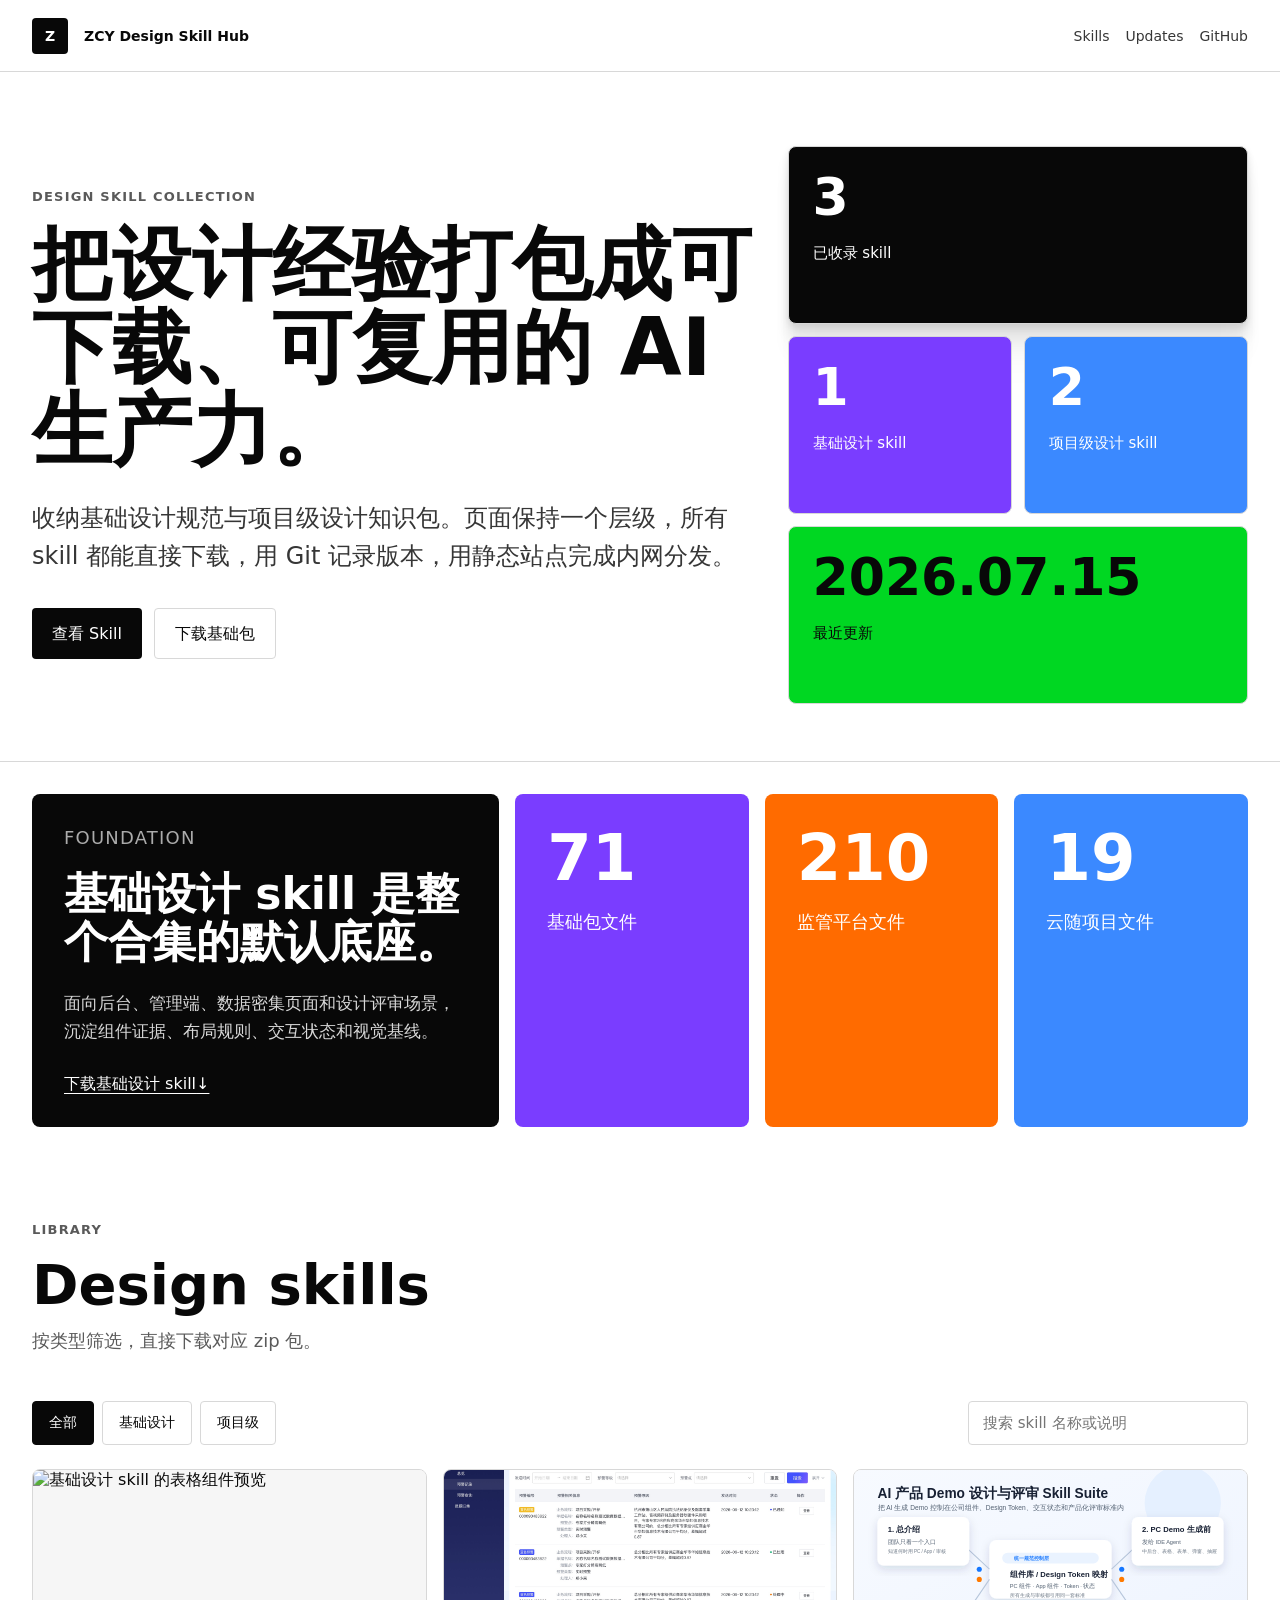
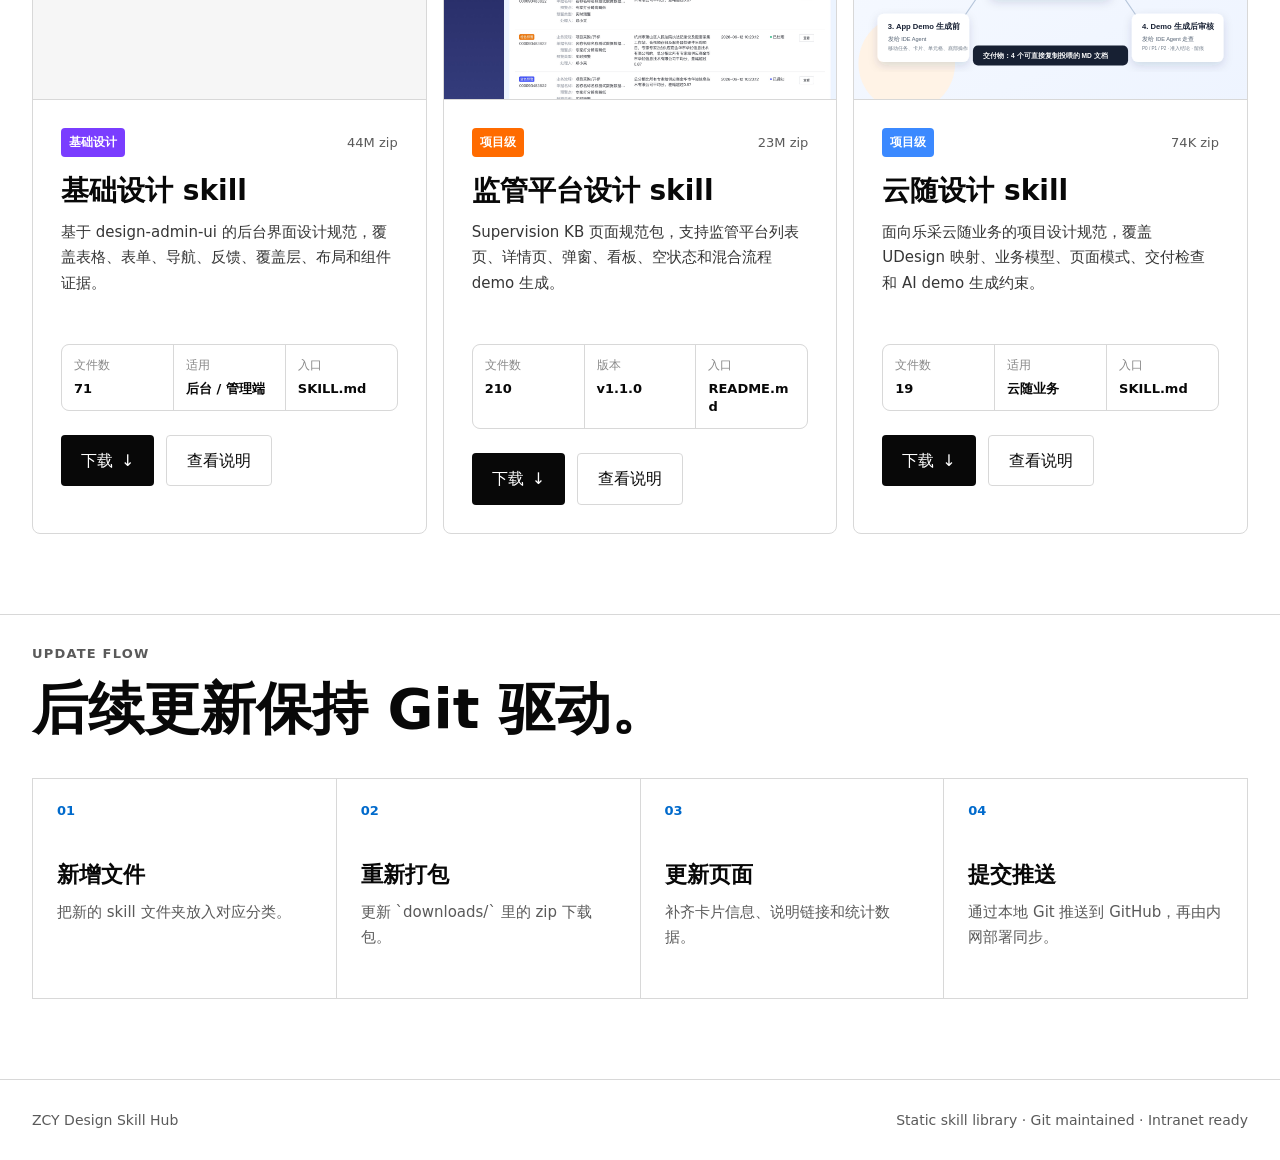
==== index.html @ 42452534 "Build design skill hub page" ====
<!doctype html>
<html lang="zh-CN">
  <head>
    <meta charset="UTF-8" />
    <meta name="viewport" content="width=device-width, initial-scale=1.0" />
    <meta
      name="description"
      content="ZCY Design Skill Hub，集中展示并下载基础设计 skill 与项目级设计 skill。"
    />
    <title>ZCY Design Skill Hub</title>
    <link rel="stylesheet" href="./styles.css" />
  </head>
  <body>
    <header class="site-header">
      <a class="brand" href="#top" aria-label="ZCY Design Skill Hub 首页">
        <span class="brand-mark" aria-hidden="true">Z</span>
        <span>ZCY Design Skill Hub</span>
      </a>
      <nav class="nav-links" aria-label="页面导航">
        <a href="#skills">Skills</a>
        <a href="#workflow">Updates</a>
        <a href="https://github.com/Jay-a-y/Zcy-design-skill-hub" target="_blank" rel="noreferrer">GitHub</a>
      </nav>
    </header>

    <main id="top">
      <section class="hero-band" aria-labelledby="page-title">
        <div class="hero-copy">
          <p class="eyebrow">DESIGN SKILL COLLECTION</p>
          <h1 id="page-title">把设计经验打包成可下载、可复用的 AI 生产力。</h1>
          <p class="hero-lead">
            收纳基础设计规范与项目级设计知识包。页面保持一个层级，所有 skill 都能直接下载，用 Git 记录版本，用静态站点完成内网分发。
          </p>
          <div class="hero-actions" aria-label="主要操作">
            <a class="button-primary" href="#skills">查看 Skill</a>
            <a class="button-secondary" href="./downloads/base-design-skill.zip" download>下载基础包</a>
          </div>
        </div>

        <div class="hero-panel" aria-label="资源概览">
          <div class="metric metric-dark">
            <span class="metric-value">3</span>
            <span class="metric-label">已收录 skill</span>
          </div>
          <div class="metric metric-purple">
            <span class="metric-value">1</span>
            <span class="metric-label">基础设计 skill</span>
          </div>
          <div class="metric metric-blue">
            <span class="metric-value">2</span>
            <span class="metric-label">项目级设计 skill</span>
          </div>
          <div class="metric metric-green">
            <span class="metric-value">2026.07.15</span>
            <span class="metric-label">最近更新</span>
          </div>
        </div>
      </section>

      <section class="showcase-band" aria-label="精选资源">
        <article class="feature-tile feature-dark">
          <p class="eyebrow">FOUNDATION</p>
          <h2>基础设计 skill 是整个合集的默认底座。</h2>
          <p>
            面向后台、管理端、数据密集页面和设计评审场景，沉淀组件证据、布局规则、交互状态和视觉基线。
          </p>
          <a href="./downloads/base-design-skill.zip" download>下载基础设计 skill <span aria-hidden="true">↓</span></a>
        </article>
        <article class="feature-tile feature-purple">
          <span class="tile-number">71</span>
          <p>基础包文件</p>
        </article>
        <article class="feature-tile feature-orange">
          <span class="tile-number">210</span>
          <p>监管平台文件</p>
        </article>
        <article class="feature-tile feature-blue">
          <span class="tile-number">19</span>
          <p>云随项目文件</p>
        </article>
      </section>

      <section class="library-band" id="skills" aria-labelledby="library-title">
        <div class="section-heading">
          <p class="eyebrow">LIBRARY</p>
          <h2 id="library-title">Design skills</h2>
          <p>按类型筛选，直接下载对应 zip 包。</p>
        </div>

        <div class="toolbar" aria-label="筛选工具">
          <div class="filters" role="group" aria-label="按类型筛选">
            <button class="filter-button active" type="button" data-filter="all">全部</button>
            <button class="filter-button" type="button" data-filter="foundation">基础设计</button>
            <button class="filter-button" type="button" data-filter="project">项目级</button>
          </div>
          <label class="search-box">
            <span class="visually-hidden">搜索 skill</span>
            <input id="skill-search" type="search" placeholder="搜索 skill 名称或说明" autocomplete="off" />
          </label>
        </div>

        <div class="skill-grid" id="skill-grid">
          <article
            class="skill-card"
            data-category="foundation"
            data-search="基础设计 design admin ui 后台 管理端 数据密集 组件 截图"
          >
            <img
              src="./设计skill文件/通用设计skill/基础设计skill/design-admin-ui/assets/screenshots/54-table.png"
              alt="基础设计 skill 的表格组件预览"
            />
            <div class="skill-body">
              <div class="skill-meta">
                <span class="badge badge-purple">基础设计</span>
                <span>44M zip</span>
              </div>
              <h3>基础设计 skill</h3>
              <p>
                基于 design-admin-ui 的后台界面设计规范，覆盖表格、表单、导航、反馈、覆盖层、布局和组件证据。
              </p>
              <dl class="skill-facts">
                <div><dt>文件数</dt><dd>71</dd></div>
                <div><dt>适用</dt><dd>后台 / 管理端</dd></div>
                <div><dt>入口</dt><dd>SKILL.md</dd></div>
              </dl>
              <div class="card-actions">
                <a class="button-primary" href="./downloads/base-design-skill.zip" download>下载 <span aria-hidden="true">↓</span></a>
                <a class="button-secondary" href="./设计skill文件/通用设计skill/基础设计skill/design-admin-ui/SKILL.md">查看说明</a>
              </div>
            </div>
          </article>

          <article
            class="skill-card"
            data-category="project"
            data-search="监管平台 supervision kb dorami 预警 页面 demo 列表 详情 弹窗 看板"
          >
            <img
              src="./设计skill文件/项目级设计skill/监管平台设计skill/supervision-platform-ui-main/codex-skills/supervision-page-builder/references/screenshots/list/预警记录@2x.jpg"
              alt="监管平台设计 skill 的预警记录页面预览"
            />
            <div class="skill-body">
              <div class="skill-meta">
                <span class="badge badge-orange">项目级</span>
                <span>23M zip</span>
              </div>
              <h3>监管平台设计 skill</h3>
              <p>
                Supervision KB 页面规范包，支持监管平台列表页、详情页、弹窗、看板、空状态和混合流程 demo 生成。
              </p>
              <dl class="skill-facts">
                <div><dt>文件数</dt><dd>210</dd></div>
                <div><dt>版本</dt><dd>v1.1.0</dd></div>
                <div><dt>入口</dt><dd>README.md</dd></div>
              </dl>
              <div class="card-actions">
                <a class="button-primary" href="./downloads/supervision-design-skill.zip" download>下载 <span aria-hidden="true">↓</span></a>
                <a class="button-secondary" href="./设计skill文件/项目级设计skill/监管平台设计skill/supervision-platform-ui-main/README.md">查看说明</a>
              </div>
            </div>
          </article>

          <article
            class="skill-card"
            data-category="project"
            data-search="云随 yunsui udesign 乐采 采购文件 围串标 审查 辅助评标"
          >
            <img
              src="./设计skill文件/项目级设计skill/云随设计skill/设计规范skill/通用基础设计skill/assets/skill-suite-overview.svg"
              alt="云随设计 skill 套件概览"
            />
            <div class="skill-body">
              <div class="skill-meta">
                <span class="badge badge-blue">项目级</span>
                <span>74K zip</span>
              </div>
              <h3>云随设计 skill</h3>
              <p>
                面向乐采云随业务的项目设计规范，覆盖 UDesign 映射、业务模型、页面模式、交付检查和 AI demo 生成约束。
              </p>
              <dl class="skill-facts">
                <div><dt>文件数</dt><dd>19</dd></div>
                <div><dt>适用</dt><dd>云随业务</dd></div>
                <div><dt>入口</dt><dd>SKILL.md</dd></div>
              </dl>
              <div class="card-actions">
                <a class="button-primary" href="./downloads/yunsui-design-skill.zip" download>下载 <span aria-hidden="true">↓</span></a>
                <a class="button-secondary" href="./设计skill文件/项目级设计skill/云随设计skill/设计规范skill/云随项目设计skill/SKILL.md">查看说明</a>
              </div>
            </div>
          </article>
        </div>

        <p class="empty-state" id="empty-state" hidden>没有匹配的 skill。</p>
      </section>

      <section class="workflow-band" id="workflow" aria-labelledby="workflow-title">
        <div class="section-heading">
          <p class="eyebrow">UPDATE FLOW</p>
          <h2 id="workflow-title">后续更新保持 Git 驱动。</h2>
        </div>
        <div class="workflow-list">
          <div>
            <span>01</span>
            <h3>新增文件</h3>
            <p>把新的 skill 文件夹放入对应分类。</p>
          </div>
          <div>
            <span>02</span>
            <h3>重新打包</h3>
            <p>更新 `downloads/` 里的 zip 下载包。</p>
          </div>
          <div>
            <span>03</span>
            <h3>更新页面</h3>
            <p>补齐卡片信息、说明链接和统计数据。</p>
          </div>
          <div>
            <span>04</span>
            <h3>提交推送</h3>
            <p>通过本地 Git 推送到 GitHub，再由内网部署同步。</p>
          </div>
        </div>
      </section>
    </main>

    <footer class="site-footer">
      <span>ZCY Design Skill Hub</span>
      <span>Static skill library · Git maintained · Intranet ready</span>
    </footer>

    <script src="./script.js"></script>
  </body>
</html>
---- styles.css ----
:root {
  --primary: #080808;
  --canvas: #ffffff;
  --ink: #080808;
  --body: #363636;
  --body-mid: #5a5a5a;
  --mute: #898989;
  --hairline: #d8d8d8;
  --purple: #7a3dff;
  --pink: #ed52cb;
  --blue: #3b89ff;
  --blue-deep: #006acc;
  --orange: #ff6b00;
  --green: #00d722;
  --yellow: #ffae13;
  --shadow-layered: 0 84px 24px rgba(0, 0, 0, 0), 0 54px 22px rgba(0, 0, 0, 0.01),
    0 30px 18px rgba(0, 0, 0, 0.04), 0 13px 13px rgba(0, 0, 0, 0.08),
    0 3px 7px rgba(0, 0, 0, 0.09);
}

* {
  box-sizing: border-box;
}

html {
  scroll-behavior: smooth;
}

body {
  margin: 0;
  background: var(--canvas);
  color: var(--ink);
  font-family: Inter, ui-sans-serif, system-ui, -apple-system, BlinkMacSystemFont, "Segoe UI", sans-serif;
  letter-spacing: 0;
}

a {
  color: inherit;
  text-decoration: none;
}

img {
  display: block;
  width: 100%;
}

.site-header {
  position: sticky;
  top: 0;
  z-index: 20;
  display: flex;
  align-items: center;
  justify-content: space-between;
  min-height: 72px;
  padding: 16px 32px;
  background: rgba(255, 255, 255, 0.94);
  border-bottom: 1px solid var(--hairline);
  backdrop-filter: blur(12px);
}

.brand,
.nav-links {
  display: flex;
  align-items: center;
  gap: 16px;
}

.brand {
  font-size: 14px;
  font-weight: 600;
}

.brand-mark {
  display: grid;
  width: 36px;
  height: 36px;
  place-items: center;
  border-radius: 4px;
  background: var(--primary);
  color: var(--canvas);
}

.nav-links a {
  font-size: 14px;
  font-weight: 500;
  color: var(--body);
}

.nav-links a:hover,
.nav-links a:focus-visible {
  color: var(--blue-deep);
}

.hero-band,
.showcase-band,
.library-band,
.workflow-band,
.site-footer {
  padding-right: 32px;
  padding-left: 32px;
}

.hero-band {
  display: grid;
  grid-template-columns: minmax(0, 1.1fr) minmax(360px, 0.7fr);
  gap: 32px;
  min-height: 690px;
  align-items: center;
  padding-top: 64px;
  padding-bottom: 48px;
  border-bottom: 1px solid var(--hairline);
}

.hero-copy {
  max-width: 900px;
}

.eyebrow {
  margin: 0 0 20px;
  font-size: 13px;
  font-weight: 600;
  line-height: 1;
  letter-spacing: 1.2px;
  text-transform: uppercase;
  color: var(--body-mid);
}

h1,
h2,
h3,
p {
  margin-top: 0;
}

h1 {
  max-width: 980px;
  margin-bottom: 28px;
  font-size: 80px;
  font-weight: 600;
  line-height: 1.04;
}

.hero-lead {
  max-width: 760px;
  margin-bottom: 32px;
  color: var(--body);
  font-size: 24px;
  line-height: 1.58;
}

.hero-actions,
.card-actions {
  display: flex;
  flex-wrap: wrap;
  gap: 12px;
}

.button-primary,
.button-secondary {
  display: inline-flex;
  min-height: 48px;
  align-items: center;
  justify-content: center;
  gap: 8px;
  padding: 12px 20px;
  border-radius: 4px;
  font-size: 16px;
  font-weight: 500;
  line-height: 1.6;
}

.button-primary {
  background: var(--primary);
  color: var(--canvas);
}

.button-secondary {
  background: var(--canvas);
  border: 1px solid var(--hairline);
  color: var(--ink);
}

.button-primary:hover,
.button-primary:focus-visible {
  background: #222222;
}

.button-secondary:hover,
.button-secondary:focus-visible {
  border-color: var(--ink);
}

.hero-panel {
  display: grid;
  grid-template-columns: repeat(2, minmax(0, 1fr));
  gap: 12px;
}

.metric {
  min-height: 178px;
  padding: 24px;
  border-radius: 8px;
  border: 1px solid var(--hairline);
}

.metric-dark {
  grid-column: span 2;
  background: var(--primary);
  color: var(--canvas);
  box-shadow: var(--shadow-layered);
}

.metric-purple {
  background: var(--purple);
  color: var(--canvas);
}

.metric-blue {
  background: var(--blue);
  color: var(--canvas);
}

.metric-green {
  grid-column: span 2;
  background: var(--green);
  color: var(--primary);
}

.metric-value {
  display: block;
  margin-bottom: 20px;
  font-size: 52px;
  font-weight: 600;
  line-height: 1;
}

.metric-label {
  font-size: 15px;
  font-weight: 500;
}

.showcase-band {
  display: grid;
  grid-template-columns: 2fr 1fr 1fr 1fr;
  gap: 16px;
  padding-top: 32px;
  padding-bottom: 64px;
}

.feature-tile {
  min-height: 260px;
  padding: 32px;
  border-radius: 8px;
}

.feature-dark {
  background: var(--primary);
  color: var(--canvas);
}

.feature-dark .eyebrow {
  color: #ababab;
}

.feature-dark h2 {
  max-width: 760px;
  margin-bottom: 24px;
  font-size: 44px;
  font-weight: 600;
  line-height: 1.08;
}

.feature-dark p:not(.eyebrow) {
  max-width: 640px;
  color: #d8d8d8;
  font-size: 17px;
  line-height: 1.65;
}

.feature-dark a {
  display: inline-flex;
  margin-top: 12px;
  font-size: 16px;
  font-weight: 500;
  text-decoration: underline;
  text-underline-offset: 4px;
}

.feature-purple {
  background: var(--purple);
  color: var(--canvas);
}

.feature-orange {
  background: var(--orange);
  color: var(--canvas);
}

.feature-blue {
  background: var(--blue);
  color: var(--canvas);
}

.tile-number {
  display: block;
  margin-bottom: 20px;
  font-size: 64px;
  font-weight: 600;
  line-height: 1;
}

.feature-tile p {
  font-size: 18px;
  font-weight: 500;
  line-height: 1.35;
}

.library-band {
  padding-top: 32px;
  padding-bottom: 80px;
}

.section-heading {
  display: grid;
  max-width: 820px;
  margin-bottom: 28px;
}

.section-heading h2 {
  margin-bottom: 12px;
  font-size: 56px;
  font-weight: 600;
  line-height: 1.04;
}

.section-heading p:not(.eyebrow) {
  color: var(--body-mid);
  font-size: 18px;
  line-height: 1.6;
}

.toolbar {
  display: flex;
  align-items: center;
  justify-content: space-between;
  gap: 16px;
  margin-bottom: 24px;
}

.filters {
  display: flex;
  flex-wrap: wrap;
  gap: 8px;
}

.filter-button {
  min-height: 44px;
  padding: 10px 16px;
  border: 1px solid var(--hairline);
  border-radius: 4px;
  background: var(--canvas);
  color: var(--ink);
  cursor: pointer;
  font: inherit;
  font-size: 14px;
  font-weight: 500;
}

.filter-button.active,
.filter-button:hover,
.filter-button:focus-visible {
  border-color: var(--primary);
  background: var(--primary);
  color: var(--canvas);
}

.search-box {
  min-width: 280px;
}

.search-box input {
  width: 100%;
  min-height: 44px;
  padding: 10px 14px;
  border: 1px solid var(--hairline);
  border-radius: 4px;
  font: inherit;
  font-size: 15px;
}

.search-box input:focus {
  border-color: var(--primary);
  outline: 2px solid rgba(8, 8, 8, 0.1);
}

.skill-grid {
  display: grid;
  grid-template-columns: repeat(3, minmax(0, 1fr));
  gap: 16px;
}

.skill-card {
  overflow: hidden;
  border: 1px solid var(--hairline);
  border-radius: 8px;
  background: var(--canvas);
}

.skill-card:hover {
  box-shadow: var(--shadow-layered);
}

.skill-card img {
  height: 230px;
  object-fit: cover;
  border-bottom: 1px solid var(--hairline);
  background: #f6f6f6;
}

.skill-body {
  padding: 28px;
}

.skill-meta {
  display: flex;
  align-items: center;
  justify-content: space-between;
  gap: 12px;
  margin-bottom: 18px;
  color: var(--body-mid);
  font-size: 13px;
  font-weight: 500;
}

.badge {
  display: inline-flex;
  align-items: center;
  min-height: 28px;
  padding: 6px 8px;
  border-radius: 4px;
  color: var(--canvas);
  font-size: 12px;
  font-weight: 600;
}

.badge-purple {
  background: var(--purple);
}

.badge-orange {
  background: var(--orange);
}

.badge-blue {
  background: var(--blue);
}

.skill-card h3 {
  margin-bottom: 12px;
  font-size: 28px;
  font-weight: 600;
  line-height: 1.15;
}

.skill-card p {
  min-height: 100px;
  margin-bottom: 24px;
  color: var(--body);
  font-size: 15px;
  line-height: 1.7;
}

.skill-facts {
  display: grid;
  grid-template-columns: repeat(3, minmax(0, 1fr));
  gap: 1px;
  margin: 0 0 24px;
  overflow: hidden;
  border: 1px solid var(--hairline);
  border-radius: 8px;
  background: var(--hairline);
}

.skill-facts div {
  min-width: 0;
  padding: 12px;
  background: var(--canvas);
}

.skill-facts dt {
  margin-bottom: 6px;
  color: var(--mute);
  font-size: 12px;
}

.skill-facts dd {
  margin: 0;
  color: var(--ink);
  font-size: 13px;
  font-weight: 600;
  line-height: 1.4;
  overflow-wrap: anywhere;
}

.empty-state {
  margin: 24px 0 0;
  padding: 24px;
  border: 1px solid var(--hairline);
  border-radius: 8px;
  color: var(--body-mid);
}

.workflow-band {
  padding-top: 32px;
  padding-bottom: 80px;
  border-top: 1px solid var(--hairline);
}

.workflow-list {
  display: grid;
  grid-template-columns: repeat(4, minmax(0, 1fr));
  border-top: 1px solid var(--hairline);
  border-left: 1px solid var(--hairline);
}

.workflow-list div {
  min-height: 220px;
  padding: 24px;
  border-right: 1px solid var(--hairline);
  border-bottom: 1px solid var(--hairline);
}

.workflow-list span {
  display: block;
  margin-bottom: 42px;
  color: var(--blue-deep);
  font-size: 13px;
  font-weight: 600;
}

.workflow-list h3 {
  margin-bottom: 10px;
  font-size: 22px;
  font-weight: 600;
}

.workflow-list p {
  color: var(--body-mid);
  font-size: 15px;
  line-height: 1.65;
}

.site-footer {
  display: flex;
  justify-content: space-between;
  gap: 24px;
  padding-top: 32px;
  padding-bottom: 32px;
  border-top: 1px solid var(--hairline);
  color: var(--body-mid);
  font-size: 14px;
}

.visually-hidden {
  position: absolute;
  width: 1px;
  height: 1px;
  padding: 0;
  margin: -1px;
  overflow: hidden;
  clip: rect(0, 0, 0, 0);
  white-space: nowrap;
  border: 0;
}

@media (max-width: 1100px) {
  h1 {
    font-size: 64px;
  }

  .hero-band {
    grid-template-columns: 1fr;
  }

  .showcase-band,
  .skill-grid {
    grid-template-columns: repeat(2, minmax(0, 1fr));
  }

  .feature-dark {
    grid-column: span 2;
  }

  .workflow-list {
    grid-template-columns: repeat(2, minmax(0, 1fr));
  }
}

@media (max-width: 760px) {
  .site-header,
  .hero-band,
  .showcase-band,
  .library-band,
  .workflow-band,
  .site-footer {
    padding-right: 20px;
    padding-left: 20px;
  }

  .site-header,
  .toolbar,
  .site-footer {
    align-items: flex-start;
    flex-direction: column;
  }

  .nav-links {
    flex-wrap: wrap;
  }

  h1 {
    font-size: 44px;
    line-height: 1.08;
  }

  .hero-band {
    min-height: 0;
    padding-top: 48px;
  }

  .hero-lead {
    font-size: 18px;
  }

  .hero-panel,
  .showcase-band,
  .skill-grid,
  .workflow-list {
    grid-template-columns: 1fr;
  }

  .metric-dark,
  .metric-green,
  .feature-dark {
    grid-column: auto;
  }

  .section-heading h2 {
    font-size: 40px;
  }

  .feature-dark h2 {
    font-size: 34px;
  }

  .search-box {
    width: 100%;
    min-width: 0;
  }

  .skill-facts {
    grid-template-columns: 1fr;
  }

  .card-actions a {
    width: 100%;
  }
}
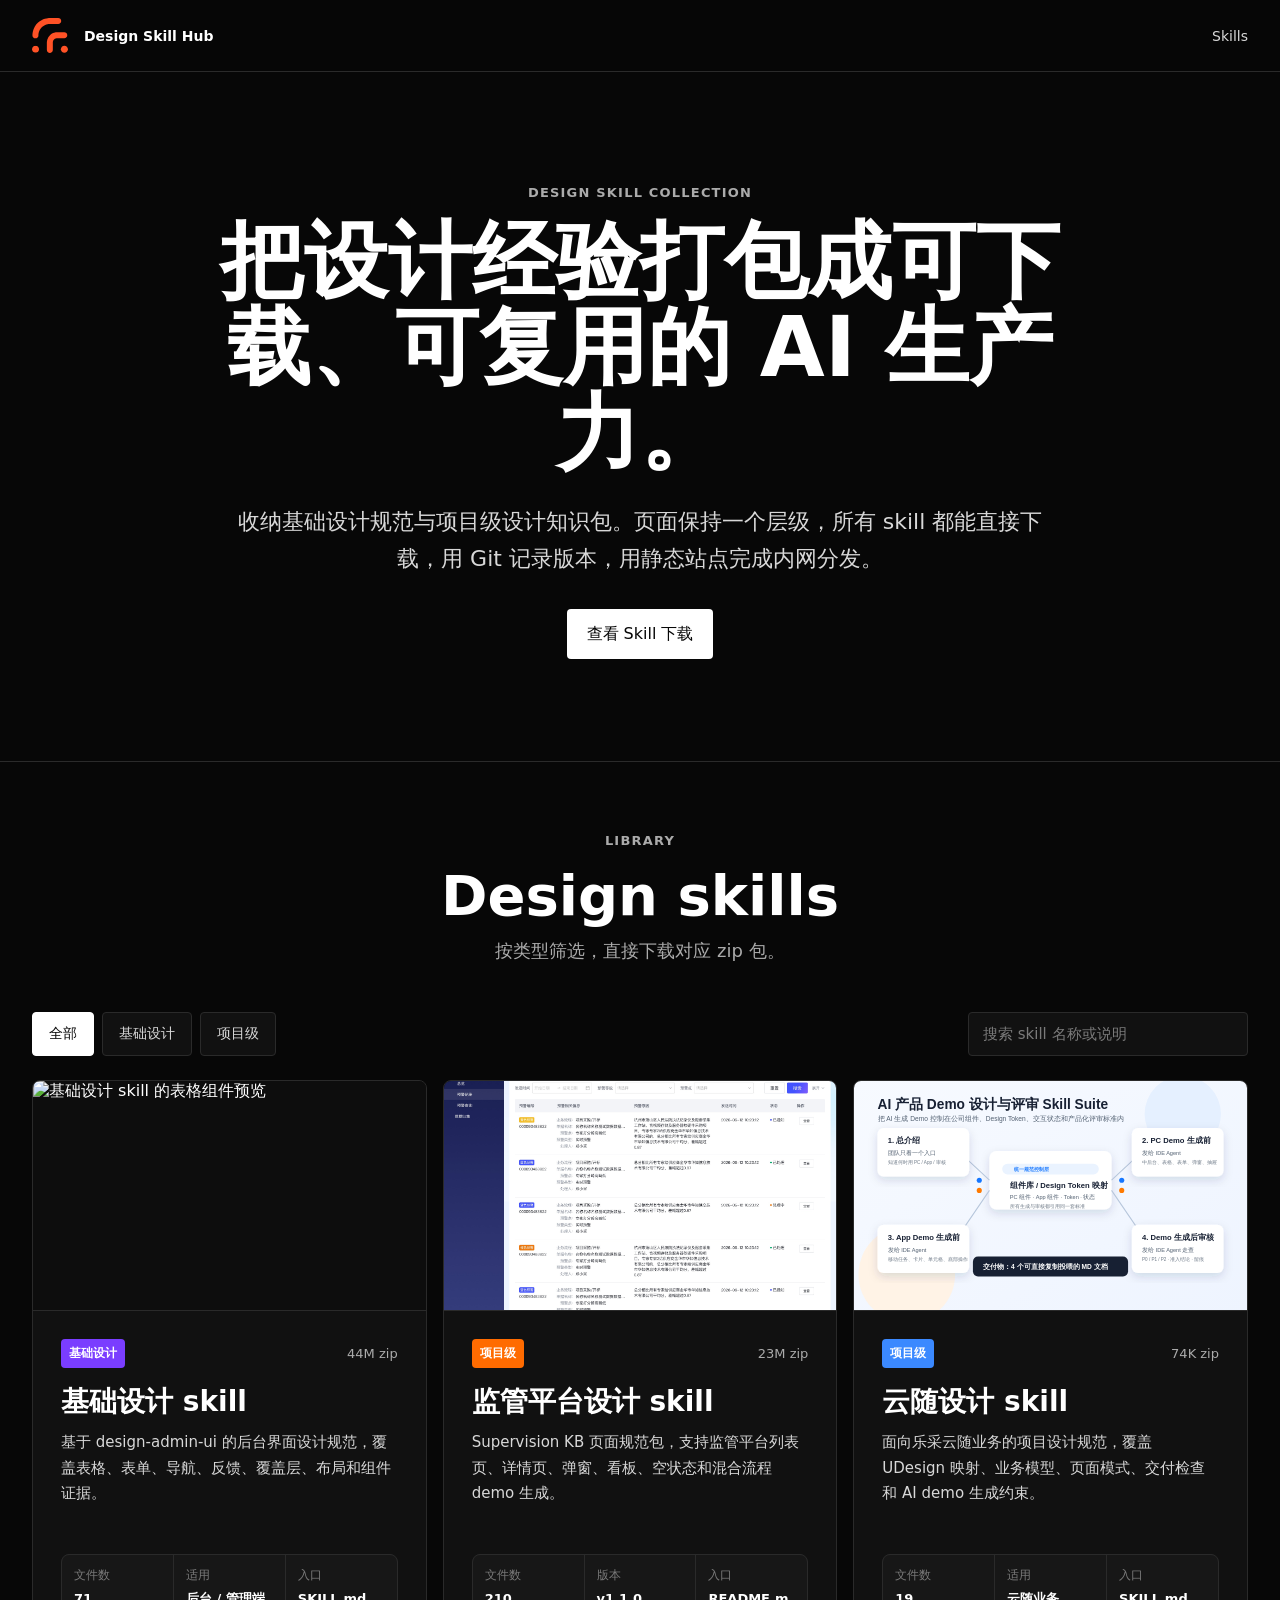
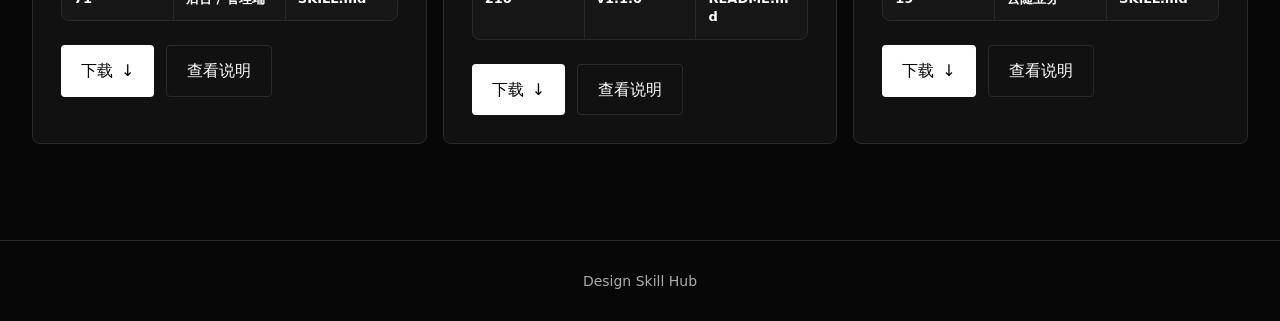
==== commit a81a6233: "Refine dark skill hub layout" ====
--- a/index.html
+++ b/index.html
@@ -5,21 +5,19 @@
     <meta name="viewport" content="width=device-width, initial-scale=1.0" />
     <meta
       name="description"
-      content="ZCY Design Skill Hub，集中展示并下载基础设计 skill 与项目级设计 skill。"
+      content="Design Skill Hub，集中展示并下载基础设计 skill 与项目级设计 skill。"
     />
-    <title>ZCY Design Skill Hub</title>
+    <title>Design Skill Hub</title>
     <link rel="stylesheet" href="./styles.css" />
   </head>
   <body>
     <header class="site-header">
-      <a class="brand" href="#top" aria-label="ZCY Design Skill Hub 首页">
-        <span class="brand-mark" aria-hidden="true">Z</span>
-        <span>ZCY Design Skill Hub</span>
+      <a class="brand" href="#top" aria-label="Design Skill Hub 首页">
+        <img class="brand-logo" src="./assets/le-logo.svg" alt="" aria-hidden="true" />
+        <span>Design Skill Hub</span>
       </a>
       <nav class="nav-links" aria-label="页面导航">
         <a href="#skills">Skills</a>
-        <a href="#workflow">Updates</a>
-        <a href="https://github.com/Jay-a-y/Zcy-design-skill-hub" target="_blank" rel="noreferrer">GitHub</a>
       </nav>
     </header>
 
@@ -32,52 +30,9 @@
             收纳基础设计规范与项目级设计知识包。页面保持一个层级，所有 skill 都能直接下载，用 Git 记录版本，用静态站点完成内网分发。
           </p>
           <div class="hero-actions" aria-label="主要操作">
-            <a class="button-primary" href="#skills">查看 Skill</a>
-            <a class="button-secondary" href="./downloads/base-design-skill.zip" download>下载基础包</a>
+            <a class="button-primary" href="#skills">查看 Skill 下载</a>
           </div>
         </div>
-
-        <div class="hero-panel" aria-label="资源概览">
-          <div class="metric metric-dark">
-            <span class="metric-value">3</span>
-            <span class="metric-label">已收录 skill</span>
-          </div>
-          <div class="metric metric-purple">
-            <span class="metric-value">1</span>
-            <span class="metric-label">基础设计 skill</span>
-          </div>
-          <div class="metric metric-blue">
-            <span class="metric-value">2</span>
-            <span class="metric-label">项目级设计 skill</span>
-          </div>
-          <div class="metric metric-green">
-            <span class="metric-value">2026.07.15</span>
-            <span class="metric-label">最近更新</span>
-          </div>
-        </div>
-      </section>
-
-      <section class="showcase-band" aria-label="精选资源">
-        <article class="feature-tile feature-dark">
-          <p class="eyebrow">FOUNDATION</p>
-          <h2>基础设计 skill 是整个合集的默认底座。</h2>
-          <p>
-            面向后台、管理端、数据密集页面和设计评审场景，沉淀组件证据、布局规则、交互状态和视觉基线。
-          </p>
-          <a href="./downloads/base-design-skill.zip" download>下载基础设计 skill <span aria-hidden="true">↓</span></a>
-        </article>
-        <article class="feature-tile feature-purple">
-          <span class="tile-number">71</span>
-          <p>基础包文件</p>
-        </article>
-        <article class="feature-tile feature-orange">
-          <span class="tile-number">210</span>
-          <p>监管平台文件</p>
-        </article>
-        <article class="feature-tile feature-blue">
-          <span class="tile-number">19</span>
-          <p>云随项目文件</p>
-        </article>
       </section>
 
       <section class="library-band" id="skills" aria-labelledby="library-title">
@@ -194,39 +149,10 @@
         <p class="empty-state" id="empty-state" hidden>没有匹配的 skill。</p>
       </section>
 
-      <section class="workflow-band" id="workflow" aria-labelledby="workflow-title">
-        <div class="section-heading">
-          <p class="eyebrow">UPDATE FLOW</p>
-          <h2 id="workflow-title">后续更新保持 Git 驱动。</h2>
-        </div>
-        <div class="workflow-list">
-          <div>
-            <span>01</span>
-            <h3>新增文件</h3>
-            <p>把新的 skill 文件夹放入对应分类。</p>
-          </div>
-          <div>
-            <span>02</span>
-            <h3>重新打包</h3>
-            <p>更新 `downloads/` 里的 zip 下载包。</p>
-          </div>
-          <div>
-            <span>03</span>
-            <h3>更新页面</h3>
-            <p>补齐卡片信息、说明链接和统计数据。</p>
-          </div>
-          <div>
-            <span>04</span>
-            <h3>提交推送</h3>
-            <p>通过本地 Git 推送到 GitHub，再由内网部署同步。</p>
-          </div>
-        </div>
-      </section>
     </main>
 
     <footer class="site-footer">
-      <span>ZCY Design Skill Hub</span>
-      <span>Static skill library · Git maintained · Intranet ready</span>
+      <span>Design Skill Hub</span>
     </footer>
 
     <script src="./script.js"></script>
--- a/styles.css
+++ b/styles.css
@@ -1,21 +1,19 @@
 :root {
-  --primary: #080808;
-  --canvas: #ffffff;
-  --ink: #080808;
-  --body: #363636;
-  --body-mid: #5a5a5a;
-  --mute: #898989;
-  --hairline: #d8d8d8;
+  --primary: #ffffff;
+  --canvas: #070707;
+  --surface: #111111;
+  --surface-strong: #171717;
+  --ink: #ffffff;
+  --body: #d8d8d8;
+  --body-mid: #ababab;
+  --mute: #7a7a7a;
+  --hairline: #2a2a2a;
   --purple: #7a3dff;
-  --pink: #ed52cb;
   --blue: #3b89ff;
-  --blue-deep: #006acc;
+  --blue-deep: #8ab8ff;
   --orange: #ff6b00;
   --green: #00d722;
-  --yellow: #ffae13;
-  --shadow-layered: 0 84px 24px rgba(0, 0, 0, 0), 0 54px 22px rgba(0, 0, 0, 0.01),
-    0 30px 18px rgba(0, 0, 0, 0.04), 0 13px 13px rgba(0, 0, 0, 0.08),
-    0 3px 7px rgba(0, 0, 0, 0.09);
+  --shadow-layered: 0 28px 70px rgba(0, 0, 0, 0.32);
 }
 
 * {
@@ -53,7 +51,7 @@
   justify-content: space-between;
   min-height: 72px;
   padding: 16px 32px;
-  background: rgba(255, 255, 255, 0.94);
+  background: rgba(7, 7, 7, 0.92);
   border-bottom: 1px solid var(--hairline);
   backdrop-filter: blur(12px);
 }
@@ -70,14 +68,10 @@
   font-weight: 600;
 }
 
-.brand-mark {
-  display: grid;
+.brand-logo {
   width: 36px;
   height: 36px;
-  place-items: center;
-  border-radius: 4px;
-  background: var(--primary);
-  color: var(--canvas);
+  object-fit: contain;
 }
 
 .nav-links a {
@@ -88,31 +82,30 @@
 
 .nav-links a:hover,
 .nav-links a:focus-visible {
-  color: var(--blue-deep);
+  color: var(--primary);
 }
 
 .hero-band,
-.showcase-band,
 .library-band,
-.workflow-band,
 .site-footer {
   padding-right: 32px;
   padding-left: 32px;
 }
 
 .hero-band {
-  display: grid;
-  grid-template-columns: minmax(0, 1.1fr) minmax(360px, 0.7fr);
-  gap: 32px;
+  display: flex;
   min-height: 690px;
   align-items: center;
-  padding-top: 64px;
-  padding-bottom: 48px;
+  justify-content: center;
+  padding-top: 88px;
+  padding-bottom: 76px;
   border-bottom: 1px solid var(--hairline);
+  text-align: center;
 }
 
 .hero-copy {
-  max-width: 900px;
+  max-width: 1040px;
+  margin: 0 auto;
 }
 
 .eyebrow {
@@ -134,18 +127,18 @@
 
 h1 {
   max-width: 980px;
-  margin-bottom: 28px;
-  font-size: 80px;
-  font-weight: 600;
-  line-height: 1.04;
+  margin: 0 auto 28px;
+  font-size: 84px;
+  font-weight: 600;
+  line-height: 1.02;
 }
 
 .hero-lead {
-  max-width: 760px;
-  margin-bottom: 32px;
+  max-width: 820px;
+  margin: 0 auto 32px;
   color: var(--body);
-  font-size: 24px;
-  line-height: 1.58;
+  font-size: 22px;
+  line-height: 1.65;
 }
 
 .hero-actions,
@@ -153,6 +146,10 @@
   display: flex;
   flex-wrap: wrap;
   gap: 12px;
+}
+
+.hero-actions {
+  justify-content: center;
 }
 
 .button-primary,
@@ -175,155 +172,31 @@
 }
 
 .button-secondary {
-  background: var(--canvas);
+  background: transparent;
   border: 1px solid var(--hairline);
   color: var(--ink);
 }
 
 .button-primary:hover,
 .button-primary:focus-visible {
-  background: #222222;
+  background: #e6e6e6;
 }
 
 .button-secondary:hover,
 .button-secondary:focus-visible {
-  border-color: var(--ink);
-}
-
-.hero-panel {
-  display: grid;
-  grid-template-columns: repeat(2, minmax(0, 1fr));
-  gap: 12px;
-}
-
-.metric {
-  min-height: 178px;
-  padding: 24px;
-  border-radius: 8px;
-  border: 1px solid var(--hairline);
-}
-
-.metric-dark {
-  grid-column: span 2;
-  background: var(--primary);
-  color: var(--canvas);
-  box-shadow: var(--shadow-layered);
-}
-
-.metric-purple {
-  background: var(--purple);
-  color: var(--canvas);
-}
-
-.metric-blue {
-  background: var(--blue);
-  color: var(--canvas);
-}
-
-.metric-green {
-  grid-column: span 2;
-  background: var(--green);
-  color: var(--primary);
-}
-
-.metric-value {
-  display: block;
-  margin-bottom: 20px;
-  font-size: 52px;
-  font-weight: 600;
-  line-height: 1;
-}
-
-.metric-label {
-  font-size: 15px;
-  font-weight: 500;
-}
-
-.showcase-band {
-  display: grid;
-  grid-template-columns: 2fr 1fr 1fr 1fr;
-  gap: 16px;
-  padding-top: 32px;
-  padding-bottom: 64px;
-}
-
-.feature-tile {
-  min-height: 260px;
-  padding: 32px;
-  border-radius: 8px;
-}
-
-.feature-dark {
-  background: var(--primary);
-  color: var(--canvas);
-}
-
-.feature-dark .eyebrow {
-  color: #ababab;
-}
-
-.feature-dark h2 {
-  max-width: 760px;
-  margin-bottom: 24px;
-  font-size: 44px;
-  font-weight: 600;
-  line-height: 1.08;
-}
-
-.feature-dark p:not(.eyebrow) {
-  max-width: 640px;
-  color: #d8d8d8;
-  font-size: 17px;
-  line-height: 1.65;
-}
-
-.feature-dark a {
-  display: inline-flex;
-  margin-top: 12px;
-  font-size: 16px;
-  font-weight: 500;
-  text-decoration: underline;
-  text-underline-offset: 4px;
-}
-
-.feature-purple {
-  background: var(--purple);
-  color: var(--canvas);
-}
-
-.feature-orange {
-  background: var(--orange);
-  color: var(--canvas);
-}
-
-.feature-blue {
-  background: var(--blue);
-  color: var(--canvas);
-}
-
-.tile-number {
-  display: block;
-  margin-bottom: 20px;
-  font-size: 64px;
-  font-weight: 600;
-  line-height: 1;
-}
-
-.feature-tile p {
-  font-size: 18px;
-  font-weight: 500;
-  line-height: 1.35;
+  border-color: var(--primary);
 }
 
 .library-band {
-  padding-top: 32px;
-  padding-bottom: 80px;
+  padding-top: 72px;
+  padding-bottom: 96px;
 }
 
 .section-heading {
   display: grid;
   max-width: 820px;
-  margin-bottom: 28px;
+  margin: 0 auto 28px;
+  text-align: center;
 }
 
 .section-heading h2 {
@@ -344,7 +217,8 @@
   align-items: center;
   justify-content: space-between;
   gap: 16px;
-  margin-bottom: 24px;
+  max-width: 1480px;
+  margin: 0 auto 24px;
 }
 
 .filters {
@@ -358,8 +232,8 @@
   padding: 10px 16px;
   border: 1px solid var(--hairline);
   border-radius: 4px;
-  background: var(--canvas);
-  color: var(--ink);
+  background: var(--surface);
+  color: var(--body);
   cursor: pointer;
   font: inherit;
   font-size: 14px;
@@ -384,29 +258,38 @@
   padding: 10px 14px;
   border: 1px solid var(--hairline);
   border-radius: 4px;
+  background: var(--surface);
+  color: var(--ink);
   font: inherit;
   font-size: 15px;
 }
 
+.search-box input::placeholder {
+  color: var(--mute);
+}
+
 .search-box input:focus {
   border-color: var(--primary);
-  outline: 2px solid rgba(8, 8, 8, 0.1);
+  outline: 2px solid rgba(255, 255, 255, 0.12);
 }
 
 .skill-grid {
   display: grid;
   grid-template-columns: repeat(3, minmax(0, 1fr));
   gap: 16px;
+  max-width: 1480px;
+  margin: 0 auto;
 }
 
 .skill-card {
   overflow: hidden;
   border: 1px solid var(--hairline);
   border-radius: 8px;
-  background: var(--canvas);
+  background: var(--surface);
 }
 
 .skill-card:hover {
+  border-color: #3a3a3a;
   box-shadow: var(--shadow-layered);
 }
 
@@ -414,7 +297,7 @@
   height: 230px;
   object-fit: cover;
   border-bottom: 1px solid var(--hairline);
-  background: #f6f6f6;
+  background: #0d0d0d;
 }
 
 .skill-body {
@@ -438,7 +321,7 @@
   min-height: 28px;
   padding: 6px 8px;
   border-radius: 4px;
-  color: var(--canvas);
+  color: var(--primary);
   font-size: 12px;
   font-weight: 600;
 }
@@ -484,7 +367,7 @@
 .skill-facts div {
   min-width: 0;
   padding: 12px;
-  background: var(--canvas);
+  background: var(--surface-strong);
 }
 
 .skill-facts dt {
@@ -503,62 +386,23 @@
 }
 
 .empty-state {
-  margin: 24px 0 0;
+  max-width: 1480px;
+  margin: 24px auto 0;
   padding: 24px;
   border: 1px solid var(--hairline);
   border-radius: 8px;
   color: var(--body-mid);
 }
 
-.workflow-band {
-  padding-top: 32px;
-  padding-bottom: 80px;
-  border-top: 1px solid var(--hairline);
-}
-
-.workflow-list {
-  display: grid;
-  grid-template-columns: repeat(4, minmax(0, 1fr));
-  border-top: 1px solid var(--hairline);
-  border-left: 1px solid var(--hairline);
-}
-
-.workflow-list div {
-  min-height: 220px;
-  padding: 24px;
-  border-right: 1px solid var(--hairline);
-  border-bottom: 1px solid var(--hairline);
-}
-
-.workflow-list span {
-  display: block;
-  margin-bottom: 42px;
-  color: var(--blue-deep);
-  font-size: 13px;
-  font-weight: 600;
-}
-
-.workflow-list h3 {
-  margin-bottom: 10px;
-  font-size: 22px;
-  font-weight: 600;
-}
-
-.workflow-list p {
-  color: var(--body-mid);
-  font-size: 15px;
-  line-height: 1.65;
-}
-
 .site-footer {
   display: flex;
-  justify-content: space-between;
-  gap: 24px;
+  justify-content: center;
   padding-top: 32px;
   padding-bottom: 32px;
   border-top: 1px solid var(--hairline);
   color: var(--body-mid);
   font-size: 14px;
+  text-align: center;
 }
 
 .visually-hidden {
@@ -578,20 +422,7 @@
     font-size: 64px;
   }
 
-  .hero-band {
-    grid-template-columns: 1fr;
-  }
-
-  .showcase-band,
   .skill-grid {
-    grid-template-columns: repeat(2, minmax(0, 1fr));
-  }
-
-  .feature-dark {
-    grid-column: span 2;
-  }
-
-  .workflow-list {
     grid-template-columns: repeat(2, minmax(0, 1fr));
   }
 }
@@ -599,17 +430,14 @@
 @media (max-width: 760px) {
   .site-header,
   .hero-band,
-  .showcase-band,
   .library-band,
-  .workflow-band,
   .site-footer {
     padding-right: 20px;
     padding-left: 20px;
   }
 
   .site-header,
-  .toolbar,
-  .site-footer {
+  .toolbar {
     align-items: flex-start;
     flex-direction: column;
   }
@@ -625,32 +453,19 @@
 
   .hero-band {
     min-height: 0;
-    padding-top: 48px;
+    padding-top: 72px;
   }
 
   .hero-lead {
     font-size: 18px;
   }
 
-  .hero-panel,
-  .showcase-band,
-  .skill-grid,
-  .workflow-list {
+  .skill-grid {
     grid-template-columns: 1fr;
-  }
-
-  .metric-dark,
-  .metric-green,
-  .feature-dark {
-    grid-column: auto;
   }
 
   .section-heading h2 {
     font-size: 40px;
-  }
-
-  .feature-dark h2 {
-    font-size: 34px;
   }
 
   .search-box {
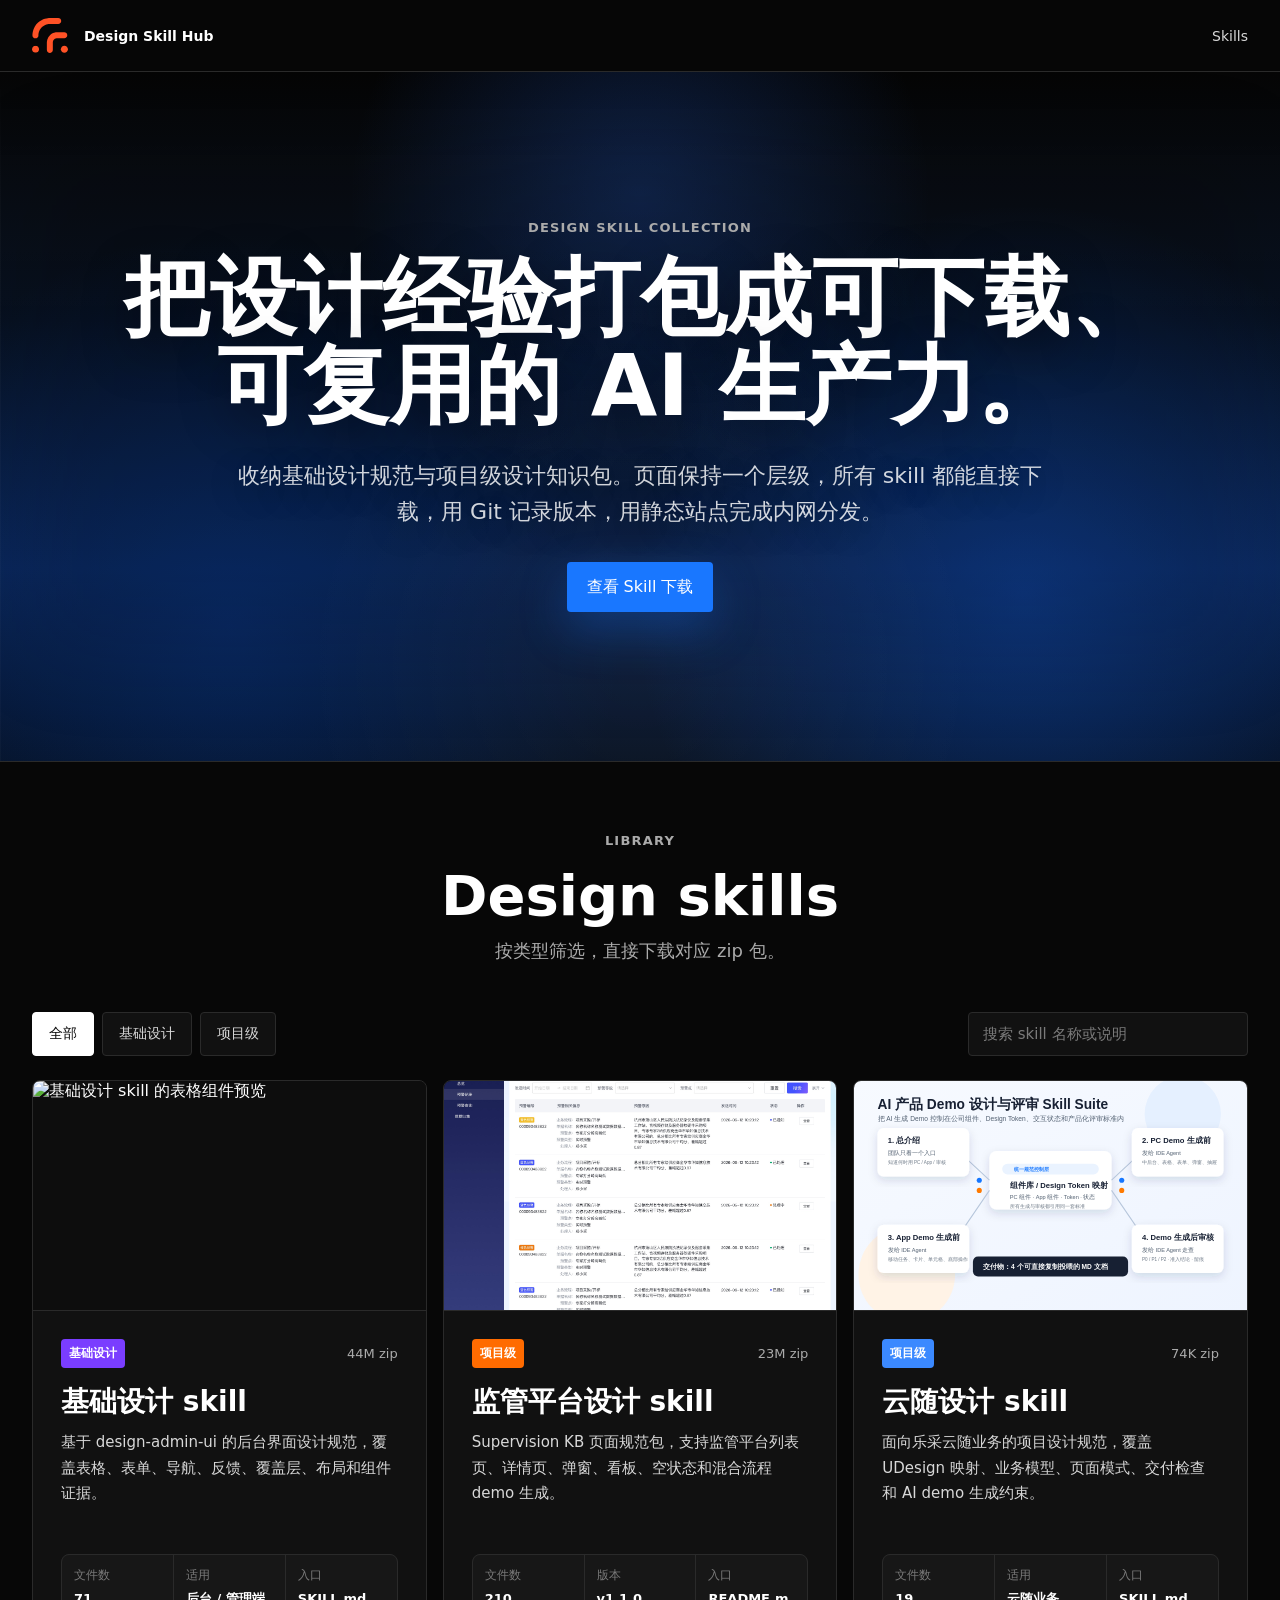
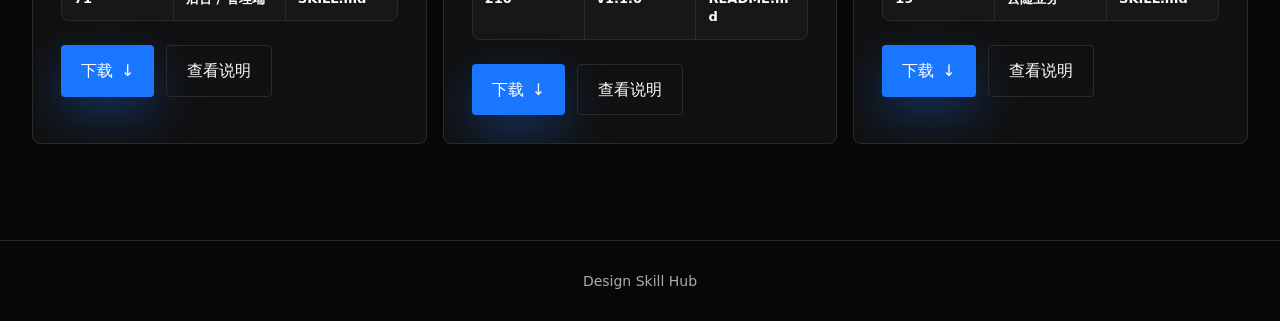
==== commit bf03f715: "Refine hero gradient and title wrap" ====
--- a/index.html
+++ b/index.html
@@ -25,7 +25,7 @@
       <section class="hero-band" aria-labelledby="page-title">
         <div class="hero-copy">
           <p class="eyebrow">DESIGN SKILL COLLECTION</p>
-          <h1 id="page-title">把设计经验打包成可下载、可复用的 AI 生产力。</h1>
+          <h1 id="page-title">把设计经验打包成可下载、<br class="title-break" />可复用的 AI 生产力。</h1>
           <p class="hero-lead">
             收纳基础设计规范与项目级设计知识包。页面保持一个层级，所有 skill 都能直接下载，用 Git 记录版本，用静态站点完成内网分发。
           </p>
--- a/styles.css
+++ b/styles.css
@@ -93,19 +93,55 @@
 }
 
 .hero-band {
+  position: relative;
+  overflow: hidden;
   display: flex;
   min-height: 690px;
   align-items: center;
   justify-content: center;
   padding-top: 88px;
-  padding-bottom: 76px;
+  padding-bottom: 88px;
   border-bottom: 1px solid var(--hairline);
+  background:
+    radial-gradient(circle at 50% 18%, rgba(41, 112, 255, 0.24), transparent 34%),
+    radial-gradient(circle at 80% 76%, rgba(20, 98, 230, 0.36), transparent 34%),
+    radial-gradient(circle at 18% 80%, rgba(8, 67, 168, 0.34), transparent 33%),
+    linear-gradient(180deg, #050505 0%, #07101f 36%, #0a214c 72%, #061021 100%);
   text-align: center;
 }
 
+.hero-band::before {
+  position: absolute;
+  inset: 0;
+  pointer-events: none;
+  content: "";
+}
+
+.hero-band::before {
+  z-index: 0;
+  background:
+    linear-gradient(90deg, rgba(255, 255, 255, 0.05) 0 1px, transparent 1px 22%),
+    linear-gradient(180deg, rgba(255, 255, 255, 0.05), transparent 42%),
+    radial-gradient(circle at 50% 86%, rgba(255, 255, 255, 0.08), transparent 42%);
+  mask-image: linear-gradient(180deg, transparent 0%, #000 24%, #000 100%);
+  opacity: 0.5;
+}
+
 .hero-copy {
-  max-width: 1040px;
+  position: relative;
+  z-index: 1;
+  max-width: 1360px;
   margin: 0 auto;
+}
+
+.hero-copy::before {
+  position: absolute;
+  inset: -72px -88px -48px;
+  z-index: -1;
+  border-radius: 8px;
+  background: rgba(0, 0, 0, 0.12);
+  filter: blur(40px);
+  content: "";
 }
 
 .eyebrow {
@@ -126,19 +162,25 @@
 }
 
 h1 {
-  max-width: 980px;
+  max-width: 1320px;
   margin: 0 auto 28px;
-  font-size: 84px;
+  font-size: 86px;
   font-weight: 600;
   line-height: 1.02;
+  text-shadow: 0 16px 48px rgba(0, 0, 0, 0.42);
+}
+
+.title-break {
+  display: block;
 }
 
 .hero-lead {
   max-width: 820px;
   margin: 0 auto 32px;
-  color: var(--body);
+  color: rgba(255, 255, 255, 0.82);
   font-size: 22px;
   line-height: 1.65;
+  text-shadow: 0 8px 32px rgba(0, 0, 0, 0.35);
 }
 
 .hero-actions,
@@ -167,8 +209,9 @@
 }
 
 .button-primary {
-  background: var(--primary);
-  color: var(--canvas);
+  background: #1977ff;
+  color: var(--primary);
+  box-shadow: 0 18px 48px rgba(25, 119, 255, 0.32);
 }
 
 .button-secondary {
@@ -179,7 +222,7 @@
 
 .button-primary:hover,
 .button-primary:focus-visible {
-  background: #e6e6e6;
+  background: #3b8cff;
 }
 
 .button-secondary:hover,
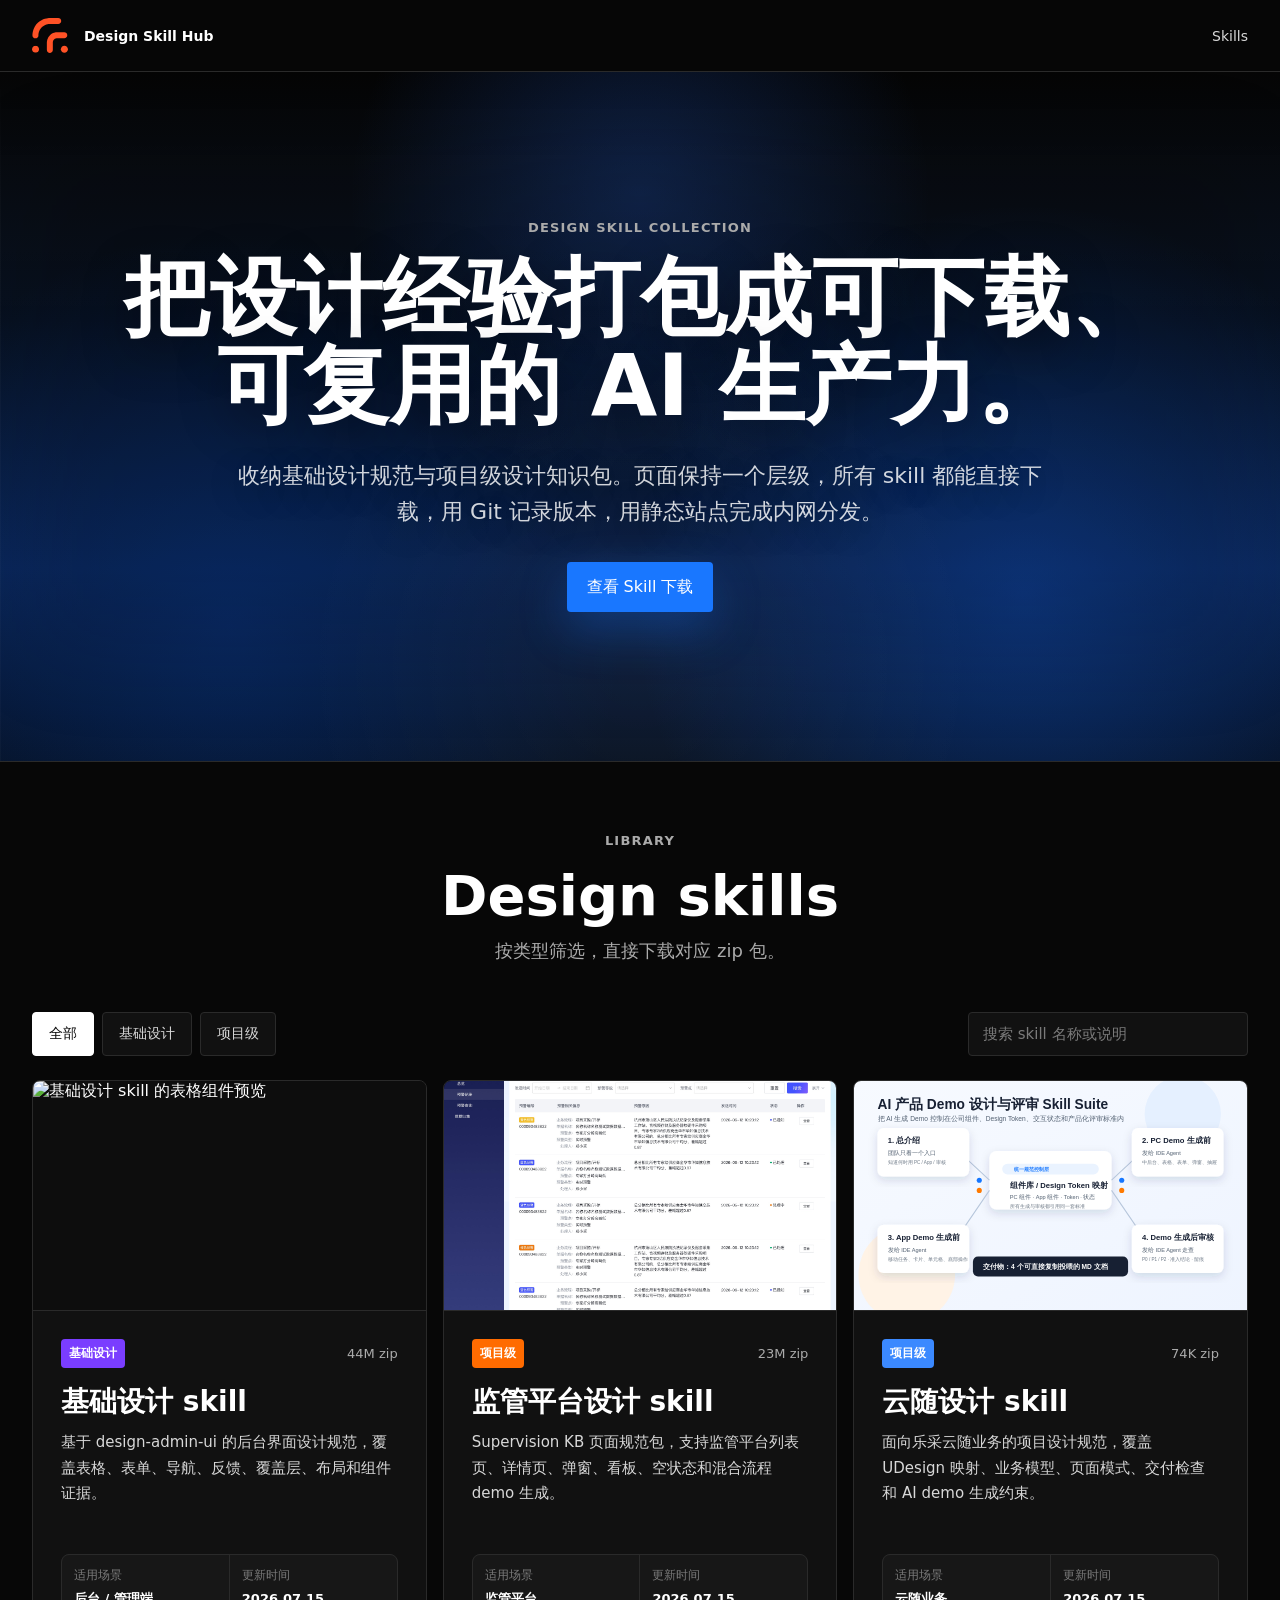
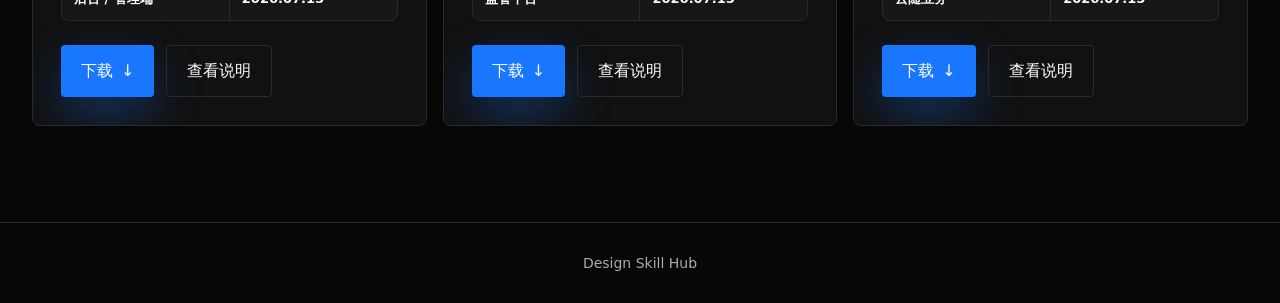
==== commit 3506177c: "Simplify skill card facts" ====
--- a/index.html
+++ b/index.html
@@ -74,9 +74,8 @@
                 基于 design-admin-ui 的后台界面设计规范，覆盖表格、表单、导航、反馈、覆盖层、布局和组件证据。
               </p>
               <dl class="skill-facts">
-                <div><dt>文件数</dt><dd>71</dd></div>
-                <div><dt>适用</dt><dd>后台 / 管理端</dd></div>
-                <div><dt>入口</dt><dd>SKILL.md</dd></div>
+                <div><dt>适用场景</dt><dd>后台 / 管理端</dd></div>
+                <div><dt>更新时间</dt><dd>2026.07.15</dd></div>
               </dl>
               <div class="card-actions">
                 <a class="button-primary" href="./downloads/base-design-skill.zip" download>下载 <span aria-hidden="true">↓</span></a>
@@ -104,9 +103,8 @@
                 Supervision KB 页面规范包，支持监管平台列表页、详情页、弹窗、看板、空状态和混合流程 demo 生成。
               </p>
               <dl class="skill-facts">
-                <div><dt>文件数</dt><dd>210</dd></div>
-                <div><dt>版本</dt><dd>v1.1.0</dd></div>
-                <div><dt>入口</dt><dd>README.md</dd></div>
+                <div><dt>适用场景</dt><dd>监管平台</dd></div>
+                <div><dt>更新时间</dt><dd>2026.07.15</dd></div>
               </dl>
               <div class="card-actions">
                 <a class="button-primary" href="./downloads/supervision-design-skill.zip" download>下载 <span aria-hidden="true">↓</span></a>
@@ -134,9 +132,8 @@
                 面向乐采云随业务的项目设计规范，覆盖 UDesign 映射、业务模型、页面模式、交付检查和 AI demo 生成约束。
               </p>
               <dl class="skill-facts">
-                <div><dt>文件数</dt><dd>19</dd></div>
-                <div><dt>适用</dt><dd>云随业务</dd></div>
-                <div><dt>入口</dt><dd>SKILL.md</dd></div>
+                <div><dt>适用场景</dt><dd>云随业务</dd></div>
+                <div><dt>更新时间</dt><dd>2026.07.15</dd></div>
               </dl>
               <div class="card-actions">
                 <a class="button-primary" href="./downloads/yunsui-design-skill.zip" download>下载 <span aria-hidden="true">↓</span></a>
--- a/styles.css
+++ b/styles.css
@@ -398,7 +398,7 @@
 
 .skill-facts {
   display: grid;
-  grid-template-columns: repeat(3, minmax(0, 1fr));
+  grid-template-columns: repeat(2, minmax(0, 1fr));
   gap: 1px;
   margin: 0 0 24px;
   overflow: hidden;
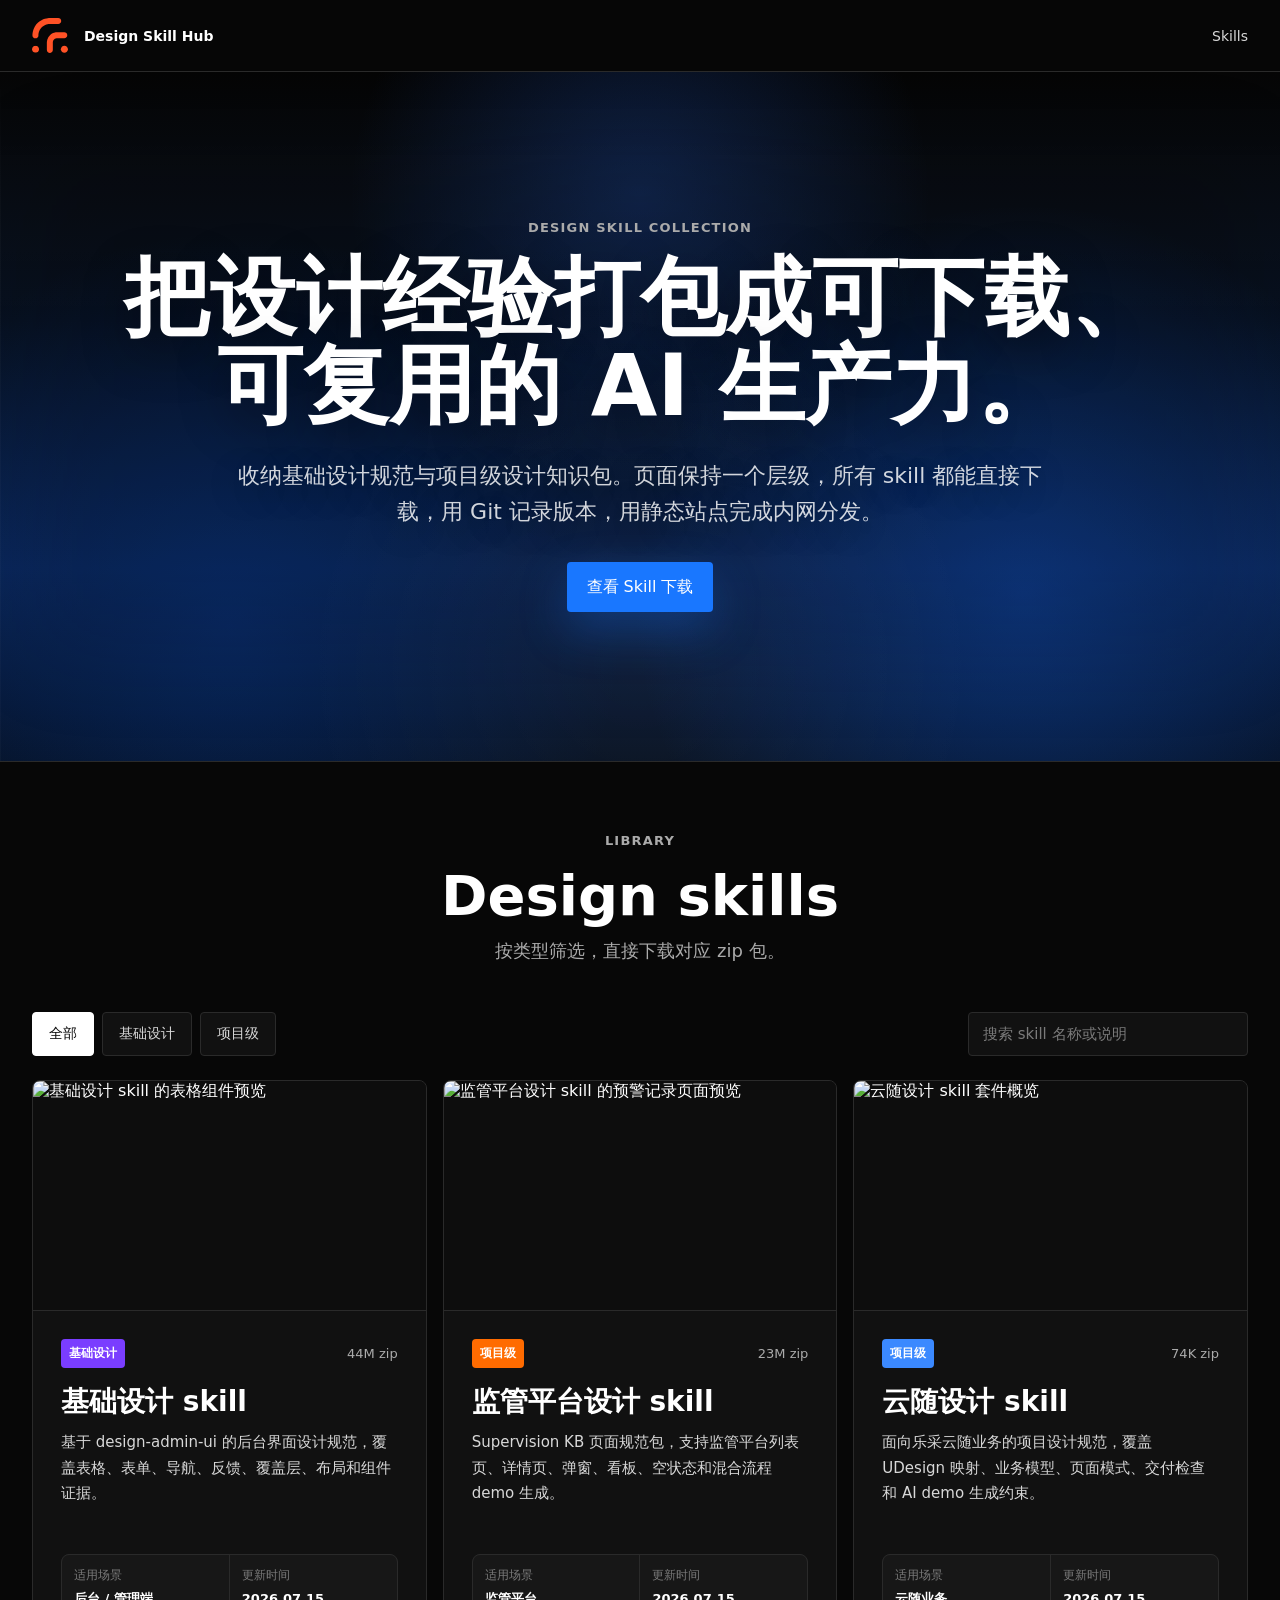
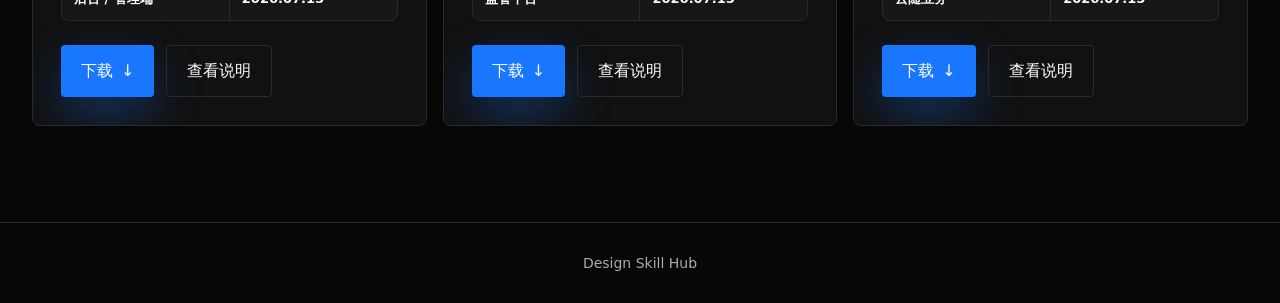
==== commit 8d5f64a5: "Use GitHub hosted skill assets" ====
--- a/index.html
+++ b/index.html
@@ -61,7 +61,7 @@
             data-search="基础设计 design admin ui 后台 管理端 数据密集 组件 截图"
           >
             <img
-              src="./设计skill文件/通用设计skill/基础设计skill/design-admin-ui/assets/screenshots/54-table.png"
+              src="https://raw.githubusercontent.com/Jay-a-y/Zcy-design-skill-hub/main/设计skill文件/通用设计skill/基础设计skill/design-admin-ui/assets/screenshots/54-table.png"
               alt="基础设计 skill 的表格组件预览"
             />
             <div class="skill-body">
@@ -78,8 +78,8 @@
                 <div><dt>更新时间</dt><dd>2026.07.15</dd></div>
               </dl>
               <div class="card-actions">
-                <a class="button-primary" href="./downloads/base-design-skill.zip" download>下载 <span aria-hidden="true">↓</span></a>
-                <a class="button-secondary" href="./设计skill文件/通用设计skill/基础设计skill/design-admin-ui/SKILL.md">查看说明</a>
+                <a class="button-primary" href="https://github.com/Jay-a-y/Zcy-design-skill-hub/raw/main/downloads/base-design-skill.zip">下载 <span aria-hidden="true">↓</span></a>
+                <a class="button-secondary" href="https://github.com/Jay-a-y/Zcy-design-skill-hub/blob/main/设计skill文件/通用设计skill/基础设计skill/design-admin-ui/SKILL.md" target="_blank" rel="noreferrer">查看说明</a>
               </div>
             </div>
           </article>
@@ -90,7 +90,7 @@
             data-search="监管平台 supervision kb dorami 预警 页面 demo 列表 详情 弹窗 看板"
           >
             <img
-              src="./设计skill文件/项目级设计skill/监管平台设计skill/supervision-platform-ui-main/codex-skills/supervision-page-builder/references/screenshots/list/预警记录@2x.jpg"
+              src="https://raw.githubusercontent.com/Jay-a-y/Zcy-design-skill-hub/main/设计skill文件/项目级设计skill/监管平台设计skill/supervision-platform-ui-main/codex-skills/supervision-page-builder/references/screenshots/list/预警记录@2x.jpg"
               alt="监管平台设计 skill 的预警记录页面预览"
             />
             <div class="skill-body">
@@ -107,8 +107,8 @@
                 <div><dt>更新时间</dt><dd>2026.07.15</dd></div>
               </dl>
               <div class="card-actions">
-                <a class="button-primary" href="./downloads/supervision-design-skill.zip" download>下载 <span aria-hidden="true">↓</span></a>
-                <a class="button-secondary" href="./设计skill文件/项目级设计skill/监管平台设计skill/supervision-platform-ui-main/README.md">查看说明</a>
+                <a class="button-primary" href="https://github.com/Jay-a-y/Zcy-design-skill-hub/raw/main/downloads/supervision-design-skill.zip">下载 <span aria-hidden="true">↓</span></a>
+                <a class="button-secondary" href="https://github.com/Jay-a-y/Zcy-design-skill-hub/blob/main/设计skill文件/项目级设计skill/监管平台设计skill/supervision-platform-ui-main/README.md" target="_blank" rel="noreferrer">查看说明</a>
               </div>
             </div>
           </article>
@@ -119,7 +119,7 @@
             data-search="云随 yunsui udesign 乐采 采购文件 围串标 审查 辅助评标"
           >
             <img
-              src="./设计skill文件/项目级设计skill/云随设计skill/设计规范skill/通用基础设计skill/assets/skill-suite-overview.svg"
+              src="https://raw.githubusercontent.com/Jay-a-y/Zcy-design-skill-hub/main/设计skill文件/项目级设计skill/云随设计skill/设计规范skill/通用基础设计skill/assets/skill-suite-overview.svg"
               alt="云随设计 skill 套件概览"
             />
             <div class="skill-body">
@@ -136,8 +136,8 @@
                 <div><dt>更新时间</dt><dd>2026.07.15</dd></div>
               </dl>
               <div class="card-actions">
-                <a class="button-primary" href="./downloads/yunsui-design-skill.zip" download>下载 <span aria-hidden="true">↓</span></a>
-                <a class="button-secondary" href="./设计skill文件/项目级设计skill/云随设计skill/设计规范skill/云随项目设计skill/SKILL.md">查看说明</a>
+                <a class="button-primary" href="https://github.com/Jay-a-y/Zcy-design-skill-hub/raw/main/downloads/yunsui-design-skill.zip">下载 <span aria-hidden="true">↓</span></a>
+                <a class="button-secondary" href="https://github.com/Jay-a-y/Zcy-design-skill-hub/blob/main/设计skill文件/项目级设计skill/云随设计skill/设计规范skill/云随项目设计skill/SKILL.md" target="_blank" rel="noreferrer">查看说明</a>
               </div>
             </div>
           </article>
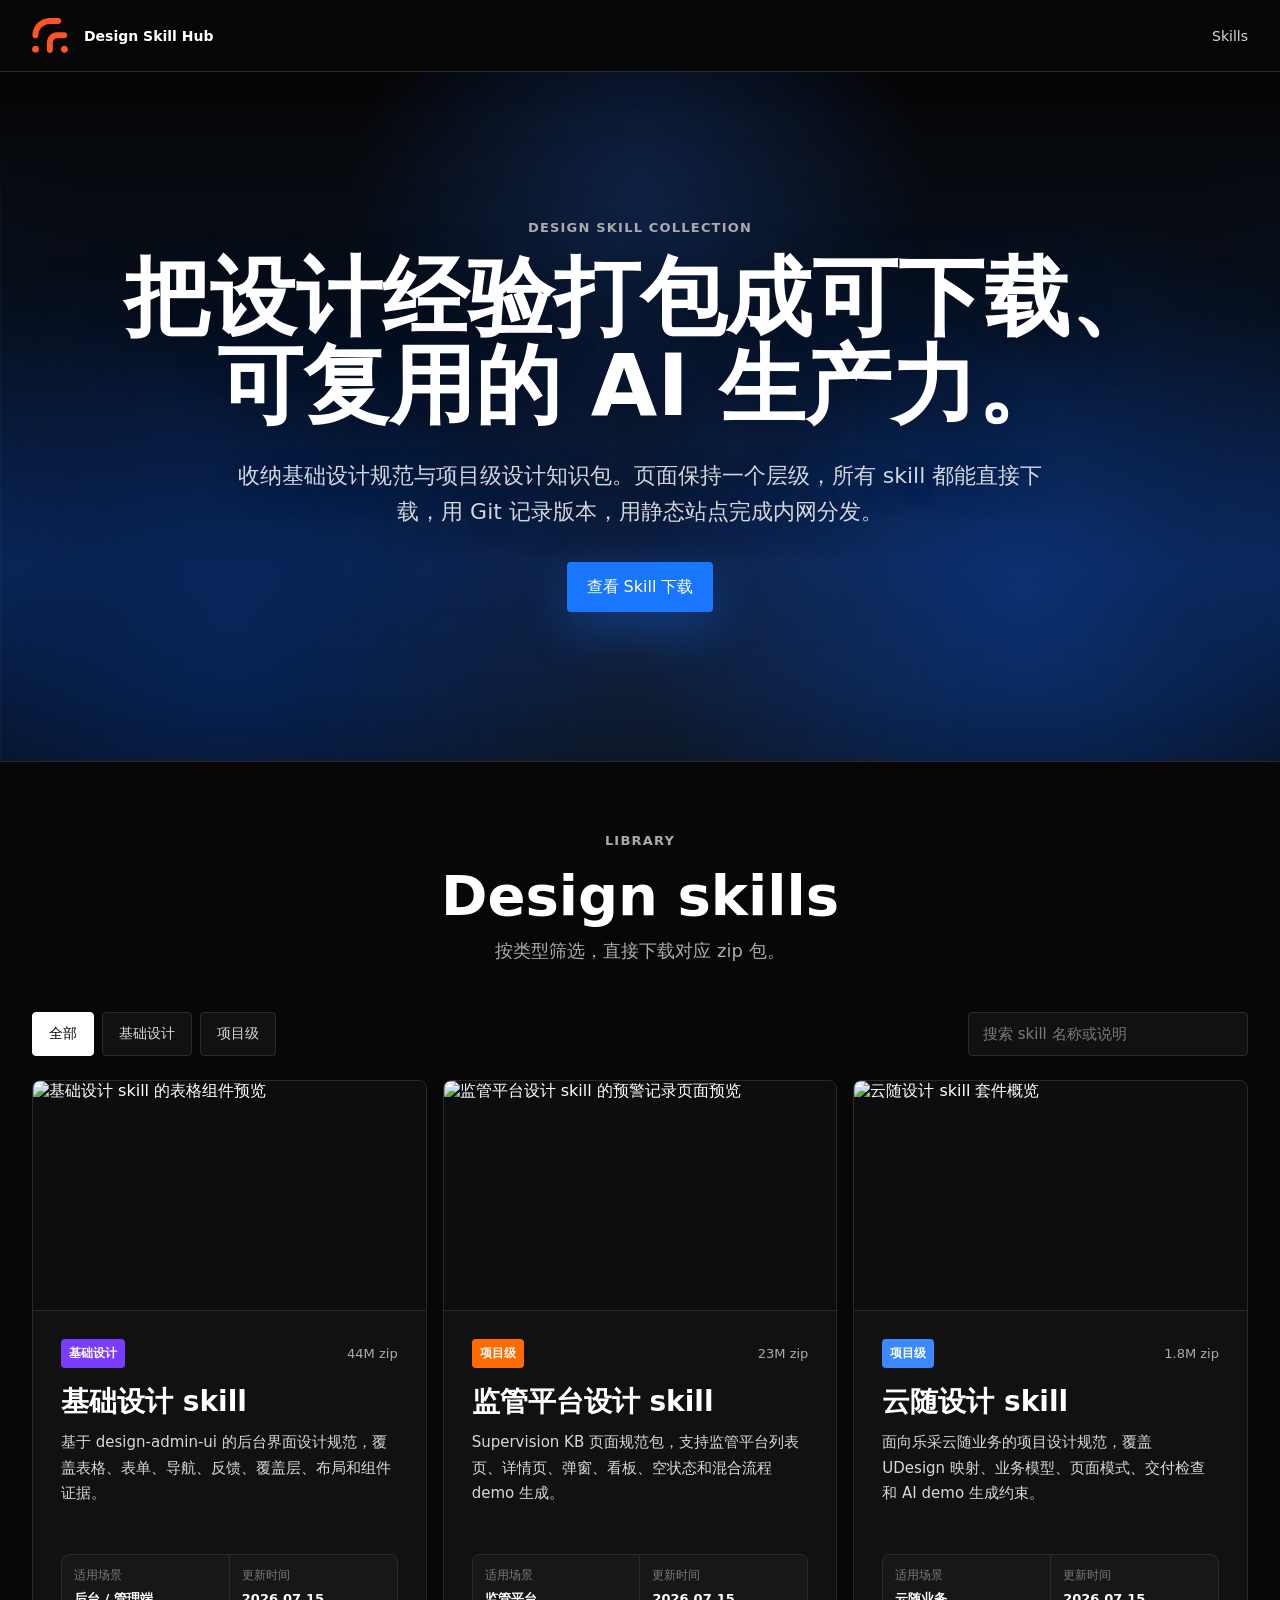
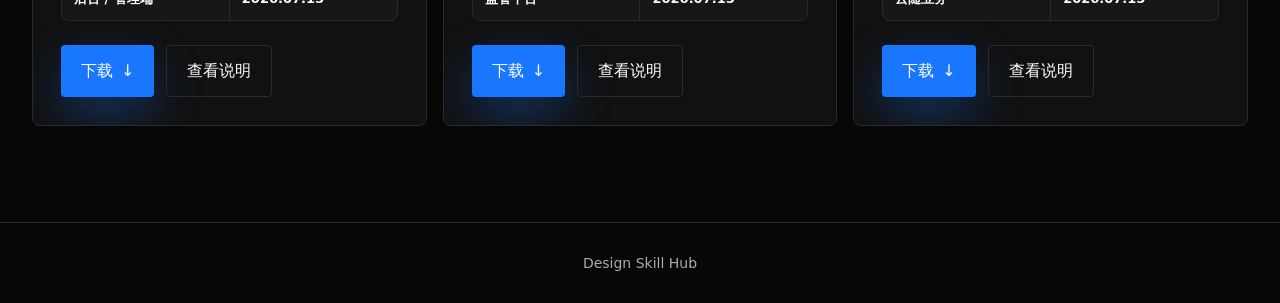
==== commit 60061a03: "Update yunsui design skill" ====
--- a/index.html
+++ b/index.html
@@ -125,7 +125,7 @@
             <div class="skill-body">
               <div class="skill-meta">
                 <span class="badge badge-blue">项目级</span>
-                <span>74K zip</span>
+                <span>1.8M zip</span>
               </div>
               <h3>云随设计 skill</h3>
               <p>
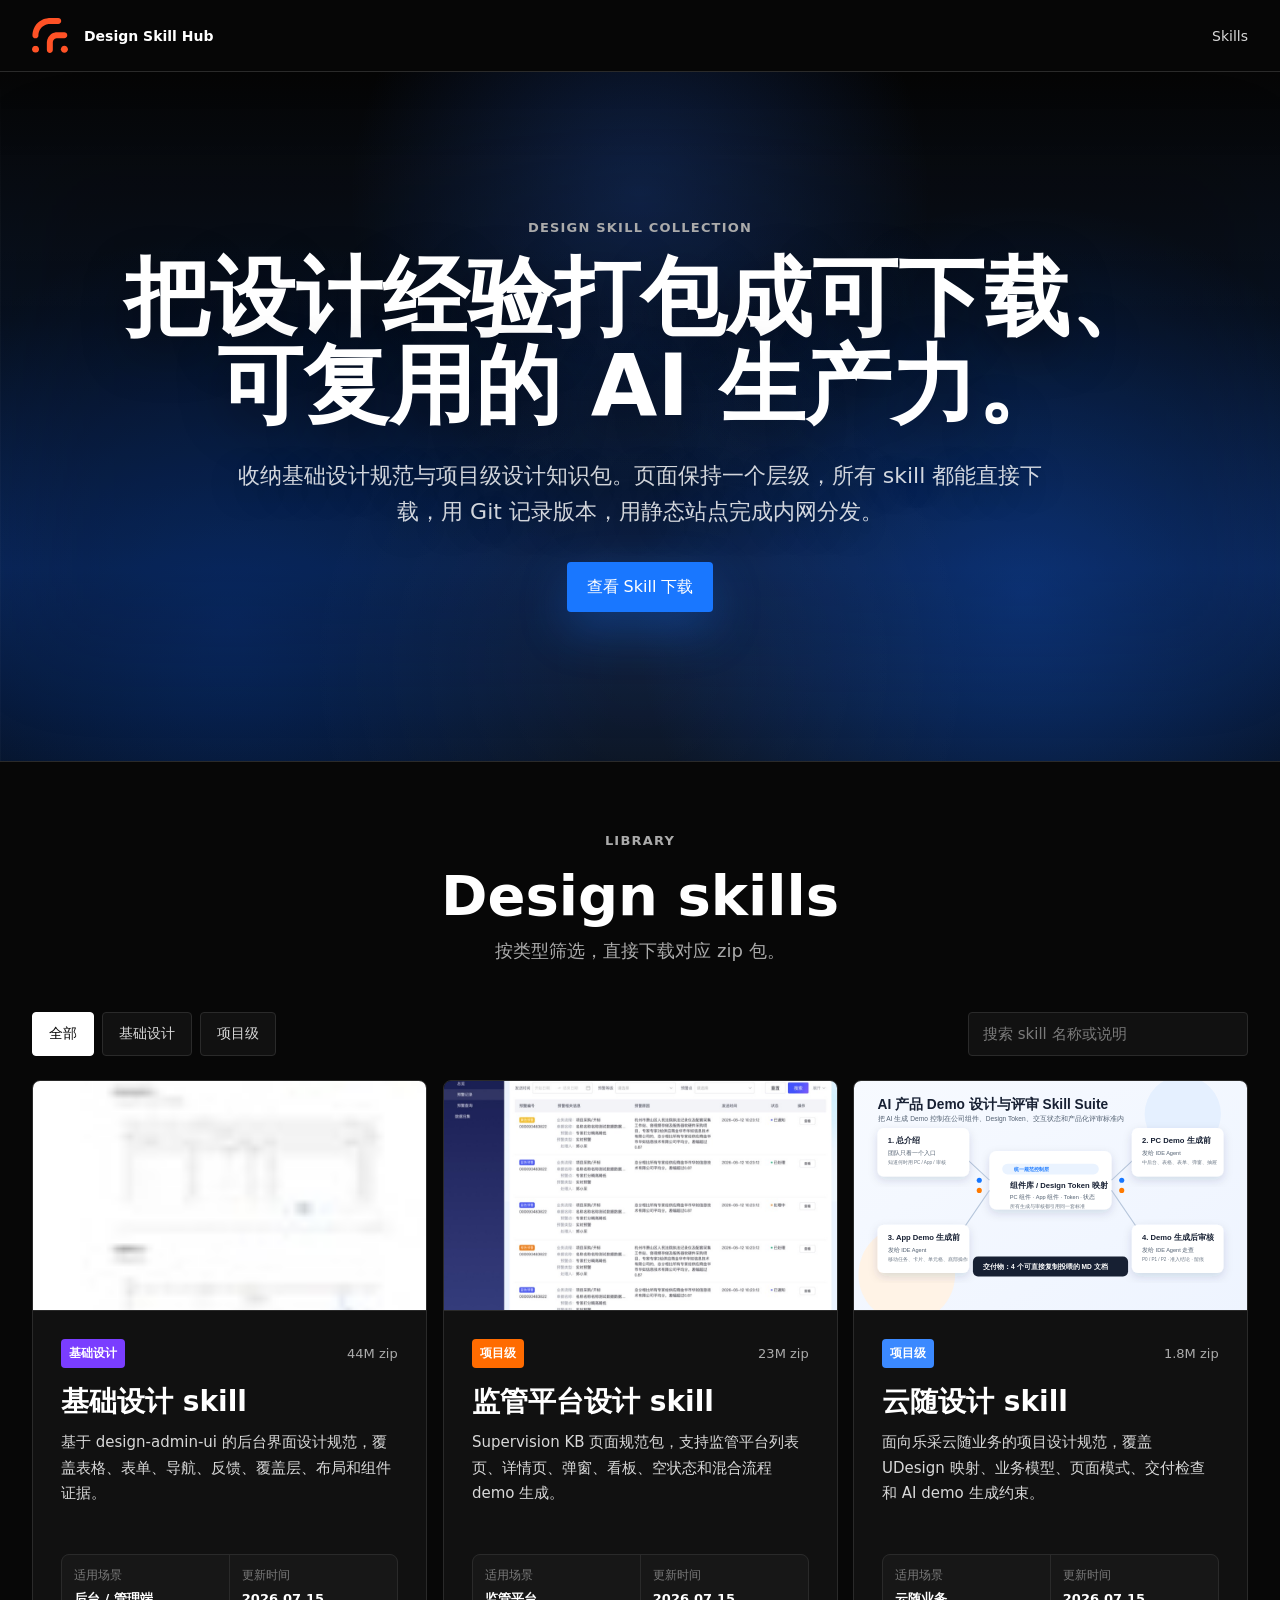
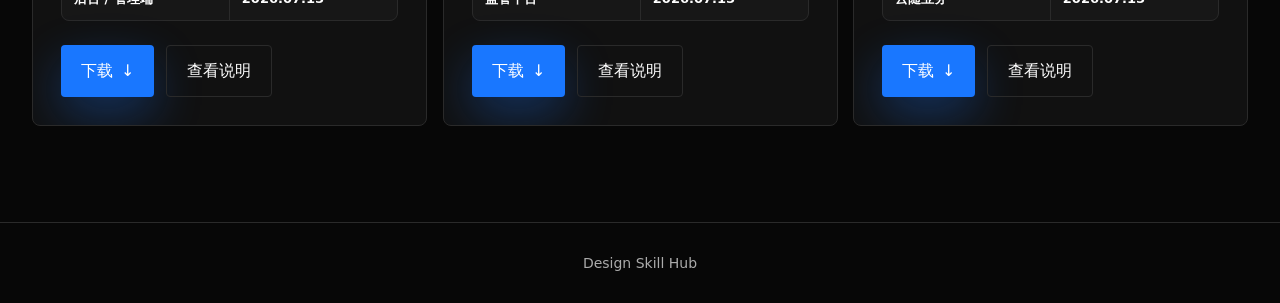
==== commit cbd79a03: "Optimize skill hub preview loading" ====
--- a/index.html
+++ b/index.html
@@ -61,8 +61,13 @@
             data-search="基础设计 design admin ui 后台 管理端 数据密集 组件 截图"
           >
             <img
-              src="https://raw.githubusercontent.com/Jay-a-y/Zcy-design-skill-hub/main/设计skill文件/通用设计skill/基础设计skill/design-admin-ui/assets/screenshots/54-table.png"
+              src="./assets/previews/base-design-skill-preview.jpg"
               alt="基础设计 skill 的表格组件预览"
+              loading="lazy"
+              decoding="async"
+              fetchpriority="low"
+              width="960"
+              height="540"
             />
             <div class="skill-body">
               <div class="skill-meta">
@@ -90,8 +95,13 @@
             data-search="监管平台 supervision kb dorami 预警 页面 demo 列表 详情 弹窗 看板"
           >
             <img
-              src="https://raw.githubusercontent.com/Jay-a-y/Zcy-design-skill-hub/main/设计skill文件/项目级设计skill/监管平台设计skill/supervision-platform-ui-main/codex-skills/supervision-page-builder/references/screenshots/list/预警记录@2x.jpg"
+              src="./assets/previews/supervision-design-skill-preview.jpg"
               alt="监管平台设计 skill 的预警记录页面预览"
+              loading="lazy"
+              decoding="async"
+              fetchpriority="low"
+              width="960"
+              height="540"
             />
             <div class="skill-body">
               <div class="skill-meta">
@@ -119,8 +129,13 @@
             data-search="云随 yunsui udesign 乐采 采购文件 围串标 审查 辅助评标"
           >
             <img
-              src="https://raw.githubusercontent.com/Jay-a-y/Zcy-design-skill-hub/main/设计skill文件/项目级设计skill/云随设计skill/设计规范skill/通用基础设计skill/assets/skill-suite-overview.svg"
+              src="./assets/previews/yunsui-design-skill-preview.svg"
               alt="云随设计 skill 套件概览"
+              loading="lazy"
+              decoding="async"
+              fetchpriority="low"
+              width="960"
+              height="540"
             />
             <div class="skill-body">
               <div class="skill-meta">
--- a/styles.css
+++ b/styles.css
@@ -325,6 +325,8 @@
 }
 
 .skill-card {
+  content-visibility: auto;
+  contain-intrinsic-size: 620px;
   overflow: hidden;
   border: 1px solid var(--hairline);
   border-radius: 8px;
@@ -337,6 +339,7 @@
 }
 
 .skill-card img {
+  aspect-ratio: 16 / 9;
   height: 230px;
   object-fit: cover;
   border-bottom: 1px solid var(--hairline);
